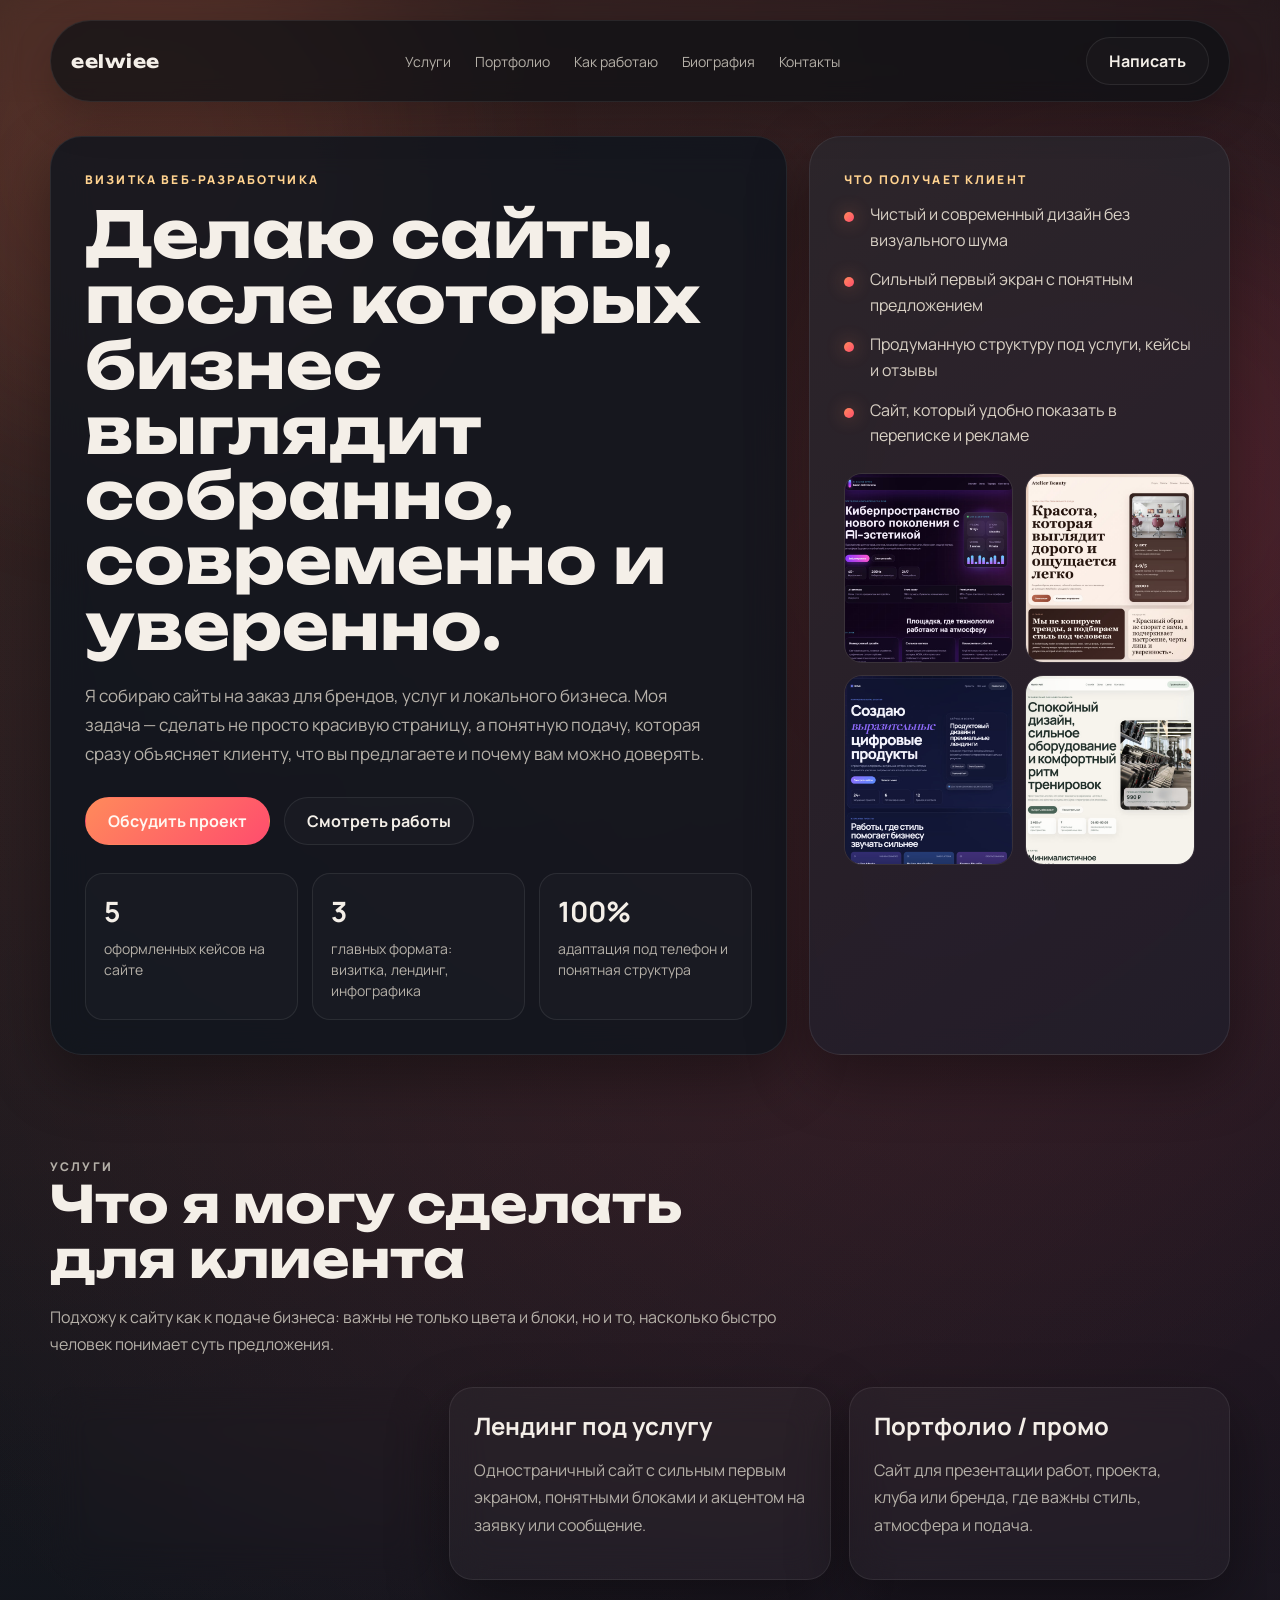
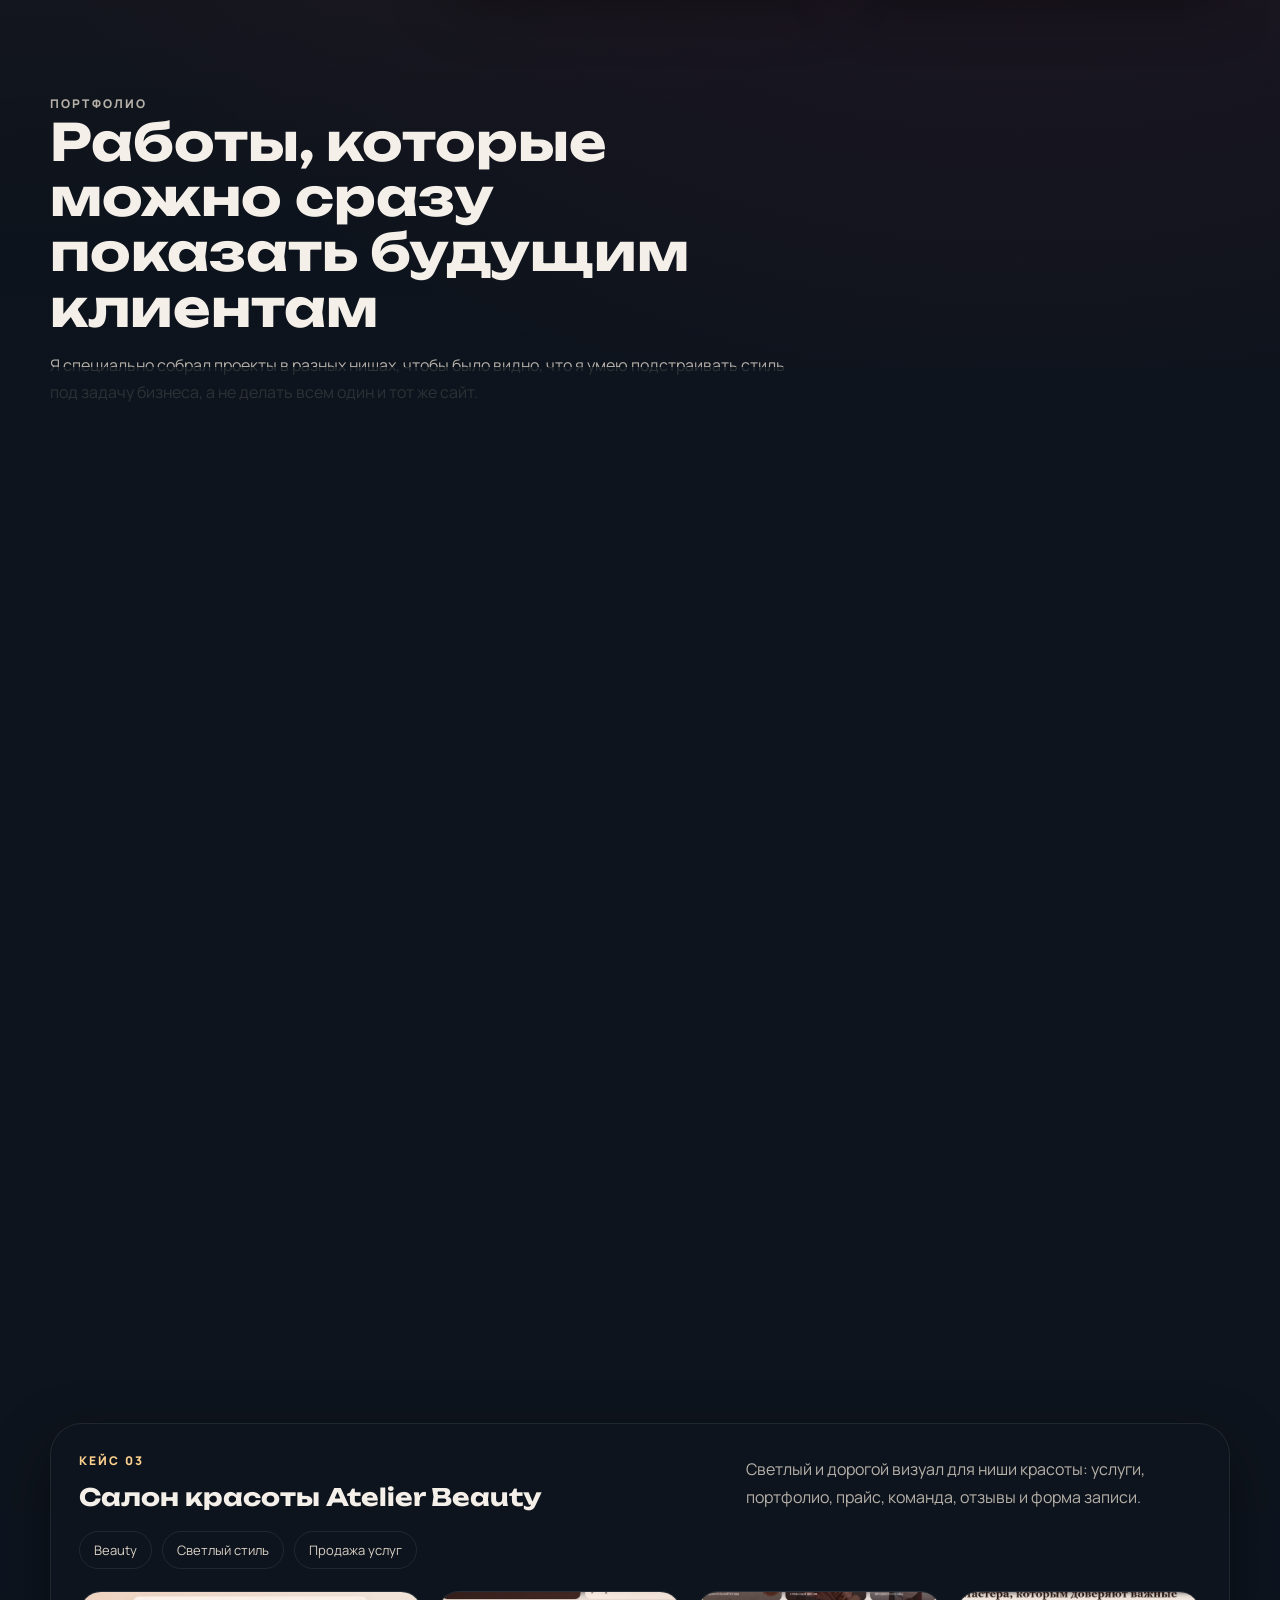
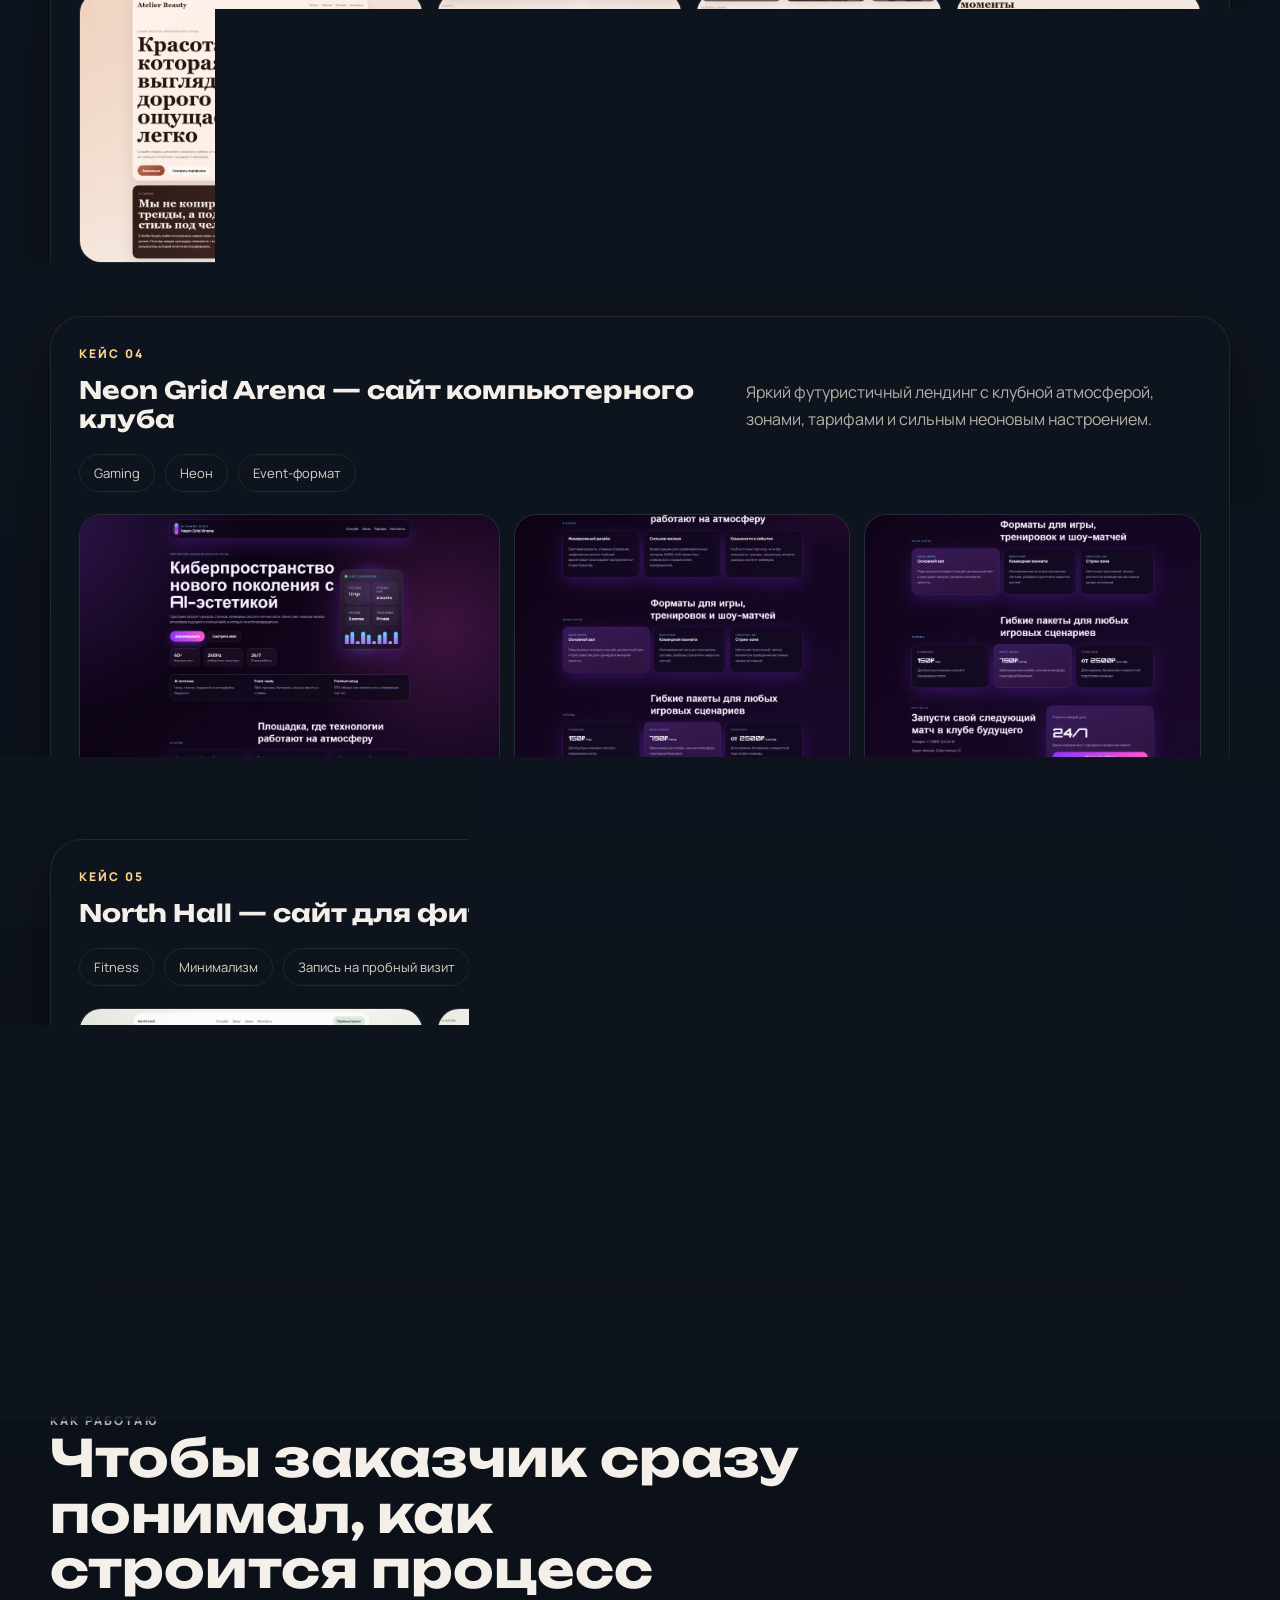
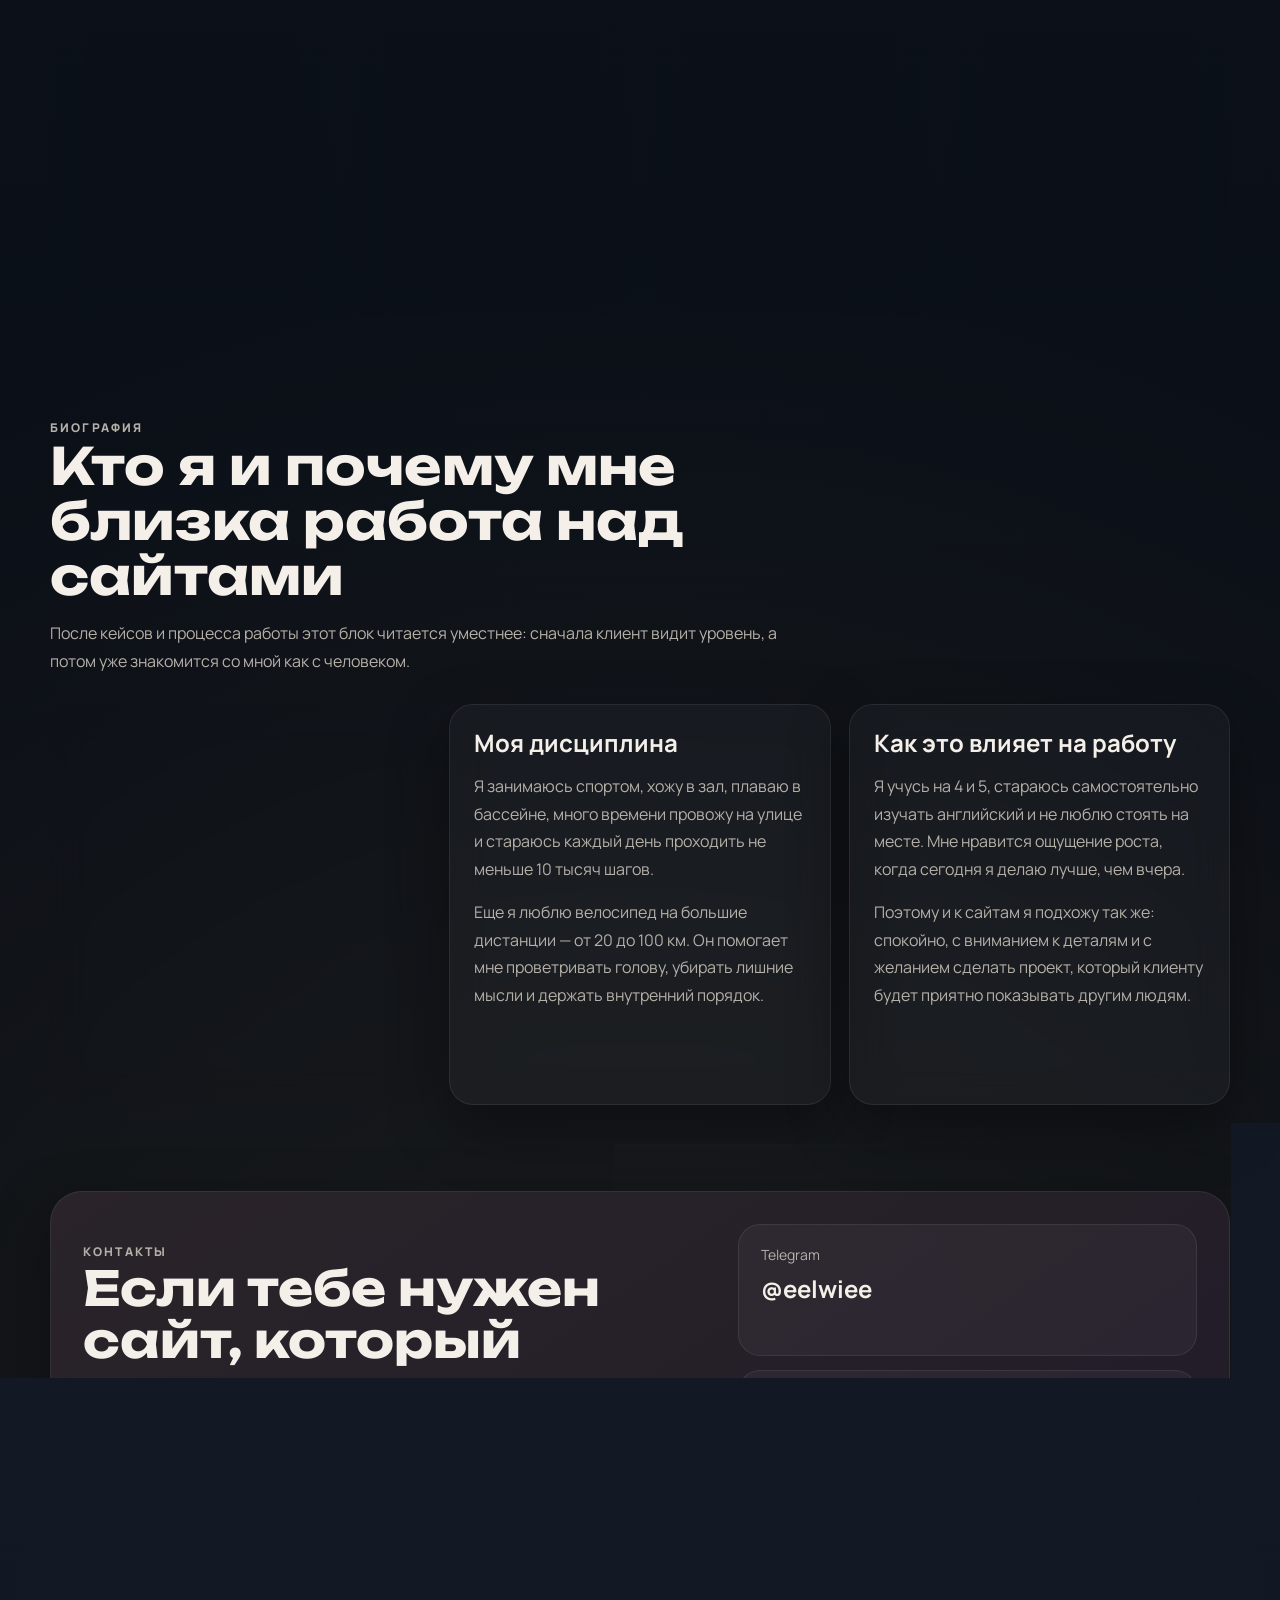
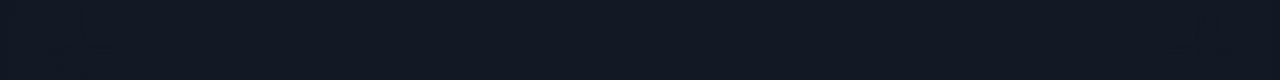
==== index.html @ e12011c8 "Add files via upload" ====
<!DOCTYPE html>
<html lang="ru">
<head>
  <meta charset="UTF-8">
  <meta name="viewport" content="width=device-width, initial-scale=1.0">
  <title>eelwiee — сайты на заказ</title>
  <meta
    name="description"
    content="Портфолио eelwiee: сайты на заказ, лендинги, визитки и промо-страницы для бизнеса с понятной структурой и сильной подачей."
  >
  <link rel="preconnect" href="https://fonts.googleapis.com">
  <link rel="preconnect" href="https://fonts.gstatic.com" crossorigin>
  <link
    href="https://fonts.googleapis.com/css2?family=Manrope:wght@400;500;600;700;800&family=Unbounded:wght@500;700;800&display=swap"
    rel="stylesheet"
  >
  <link rel="stylesheet" href="styles.css">
</head>
<body>
  <div class="ambient ambient--left"></div>
  <div class="ambient ambient--right"></div>

  <header class="site-header">
    <div class="container site-header__inner">
      <a class="brand" href="#top">eelwiee</a>
      <nav class="nav">
        <a href="#services">Услуги</a>
        <a href="#portfolio">Портфолио</a>
        <a href="#process">Как работаю</a>
        <a href="#about">Биография</a>
        <a href="#contacts">Контакты</a>
      </nav>
      <a class="button button--ghost" href="https://t.me/eelwiee" target="_blank" rel="noreferrer">Написать</a>
    </div>
  </header>

  <main id="top">
    <section class="hero">
      <div class="container hero__grid">
        <div class="hero__content panel">
          <p class="eyebrow">Визитка веб-разработчика</p>
          <h1>Делаю сайты, после которых бизнес выглядит собранно, современно и уверенно.</h1>
          <p class="hero__lead">
            Я собираю сайты на заказ для брендов, услуг и локального бизнеса. Моя задача —
            сделать не просто красивую страницу, а понятную подачу, которая сразу объясняет
            клиенту, что вы предлагаете и почему вам можно доверять.
          </p>

          <div class="hero__actions">
            <a class="button" href="https://t.me/eelwiee" target="_blank" rel="noreferrer">Обсудить проект</a>
            <a class="button button--ghost" href="#portfolio">Смотреть работы</a>
          </div>

          <div class="hero__stats">
            <div class="stat-card">
              <strong>5</strong>
              <span>оформленных кейсов на сайте</span>
            </div>
            <div class="stat-card">
              <strong>3</strong>
              <span>главных формата: визитка, лендинг, инфографика</span>
            </div>
            <div class="stat-card">
              <strong>100%</strong>
              <span>адаптация под телефон и понятная структура</span>
            </div>
          </div>
        </div>

        <aside class="hero__aside panel panel--highlight">
          <p class="eyebrow">Что получает клиент</p>
          <ul class="check-list">
            <li>Чистый и современный дизайн без визуального шума</li>
            <li>Сильный первый экран с понятным предложением</li>
            <li>Продуманную структуру под услуги, кейсы и отзывы</li>
            <li>Сайт, который удобно показать в переписке и рекламе</li>
          </ul>

          <div class="mini-preview">
            <img src="assets/photo_2026-07-08_15-51-26.jpg" alt="Пример темного сайта для компьютерного клуба">
            <img src="assets/photo_2026-07-08_15-51-14.jpg" alt="Пример светлого сайта для салона красоты">
            <img src="assets/photo_2026-07-05_19-07-37.jpg" alt="Пример премиального портфолио в темных тонах">
            <img src="assets/photo_2026-07-08_15-51-36.jpg" alt="Пример минималистичного сайта для фитнес-клуба">
          </div>
        </aside>
      </div>
    </section>

    <section class="section" id="services">
      <div class="container">
        <div class="section-heading">
          <p class="eyebrow">Услуги</p>
          <h2>Что я могу сделать для клиента</h2>
          <p>
            Подхожу к сайту как к подаче бизнеса: важны не только цвета и блоки, но и то,
            насколько быстро человек понимает суть предложения.
          </p>
        </div>

        <div class="service-grid">
          <article class="service-card panel">
            <h3>Сайт-визитка</h3>
            <p>
              Для эксперта, мастера, студии или локального бизнеса, которому нужно
              показать себя аккуратно и убедительно.
            </p>
          </article>
          <article class="service-card panel">
            <h3>Лендинг под услугу</h3>
            <p>
              Одностраничный сайт с сильным первым экраном, понятными блоками и акцентом
              на заявку или сообщение.
            </p>
          </article>
          <article class="service-card panel">
            <h3>Портфолио / промо</h3>
            <p>
              Сайт для презентации работ, проекта, клуба или бренда, где важны стиль,
              атмосфера и подача.
            </p>
          </article>
        </div>
      </div>
    </section>

    <section class="section section--wide" id="portfolio">
      <div class="container">
        <div class="section-heading">
          <p class="eyebrow">Портфолио</p>
          <h2>Работы, которые можно сразу показать будущим клиентам</h2>
          <p>
            Я специально собрал проекты в разных нишах, чтобы было видно, что я умею
            подстраивать стиль под задачу бизнеса, а не делать всем один и тот же сайт.
          </p>
        </div>

        <div class="case-list">
          <article class="case-card panel">
            <div class="case-card__intro">
              <div>
                <p class="eyebrow">Кейс 01</p>
                <h3>Сайт для шашлычной и доставки</h3>
              </div>
              <p>
                Темный атмосферный лендинг с акцентом на аппетитную подачу, меню и быстрый заказ.
              </p>
            </div>
            <div class="case-card__tags">
              <span>Еда</span>
              <span>Темный стиль</span>
              <span>Промо-лендинг</span>
            </div>
            <div class="case-gallery case-gallery--three">
              <a href="assets/photo_2026-07-05_19-02-06.jpg" class="case-shot case-shot--hero"><img src="assets/photo_2026-07-05_19-02-06.jpg" alt="Главный экран сайта шашлычной"></a>
              <a href="assets/photo_2026-07-05_19-02-13.jpg" class="case-shot"><img src="assets/photo_2026-07-05_19-02-13.jpg" alt="Блок меню на сайте шашлычной"></a>
              <a href="assets/photo_2026-07-05_19-02-16.jpg" class="case-shot"><img src="assets/photo_2026-07-05_19-02-16.jpg" alt="Галерея и описание на сайте шашлычной"></a>
            </div>
          </article>

          <article class="case-card panel">
            <div class="case-card__intro">
              <div>
                <p class="eyebrow">Кейс 02</p>
                <h3>Премиальное портфолио digital creator</h3>
              </div>
              <p>
                Глубокий сине-фиолетовый стиль с крупной типографикой для презентации навыков,
                кейсов и подхода.
              </p>
            </div>
            <div class="case-card__tags">
              <span>Портфолио</span>
              <span>Digital</span>
              <span>Премиальная подача</span>
            </div>
            <div class="case-gallery case-gallery--three">
              <a href="assets/photo_2026-07-05_19-07-37.jpg" class="case-shot case-shot--hero"><img src="assets/photo_2026-07-05_19-07-37.jpg" alt="Главный экран сайта digital creator"></a>
              <a href="assets/photo_2026-07-05_19-07-40.jpg" class="case-shot"><img src="assets/photo_2026-07-05_19-07-40.jpg" alt="Блок проектов на сайте digital creator"></a>
              <a href="assets/photo_2026-07-05_19-07-43.jpg" class="case-shot"><img src="assets/photo_2026-07-05_19-07-43.jpg" alt="Блок обо мне и контактов на сайте digital creator"></a>
            </div>
          </article>

          <article class="case-card panel">
            <div class="case-card__intro">
              <div>
                <p class="eyebrow">Кейс 03</p>
                <h3>Салон красоты Atelier Beauty</h3>
              </div>
              <p>
                Светлый и дорогой визуал для ниши красоты: услуги, портфолио, прайс, команда,
                отзывы и форма записи.
              </p>
            </div>
            <div class="case-card__tags">
              <span>Beauty</span>
              <span>Светлый стиль</span>
              <span>Продажа услуг</span>
            </div>
            <div class="case-gallery case-gallery--four">
              <a href="assets/photo_2026-07-08_15-51-14.jpg" class="case-shot case-shot--hero"><img src="assets/photo_2026-07-08_15-51-14.jpg" alt="Главный экран сайта салона красоты"></a>
              <a href="assets/photo_2026-07-08_15-51-17.jpg" class="case-shot"><img src="assets/photo_2026-07-08_15-51-17.jpg" alt="Услуги и портфолио сайта салона красоты"></a>
              <a href="assets/photo_2026-07-08_15-51-20.jpg" class="case-shot"><img src="assets/photo_2026-07-08_15-51-20.jpg" alt="Галерея и прайс сайта салона красоты"></a>
              <a href="assets/photo_2026-07-08_15-51-23.jpg" class="case-shot"><img src="assets/photo_2026-07-08_15-51-23.jpg" alt="Команда и отзывы сайта салона красоты"></a>
            </div>
          </article>

          <article class="case-card panel">
            <div class="case-card__intro">
              <div>
                <p class="eyebrow">Кейс 04</p>
                <h3>Neon Grid Arena — сайт компьютерного клуба</h3>
              </div>
              <p>
                Яркий футуристичный лендинг с клубной атмосферой, зонами, тарифами и сильным
                неоновым настроением.
              </p>
            </div>
            <div class="case-card__tags">
              <span>Gaming</span>
              <span>Неон</span>
              <span>Event-формат</span>
            </div>
            <div class="case-gallery case-gallery--three">
              <a href="assets/photo_2026-07-08_15-51-26.jpg" class="case-shot case-shot--hero"><img src="assets/photo_2026-07-08_15-51-26.jpg" alt="Главный экран сайта компьютерного клуба"></a>
              <a href="assets/photo_2026-07-08_15-51-29.jpg" class="case-shot"><img src="assets/photo_2026-07-08_15-51-29.jpg" alt="Форматы и тарифы сайта компьютерного клуба"></a>
              <a href="assets/photo_2026-07-08_15-51-32.jpg" class="case-shot"><img src="assets/photo_2026-07-08_15-51-32.jpg" alt="Контактный блок сайта компьютерного клуба"></a>
            </div>
          </article>

          <article class="case-card panel">
            <div class="case-card__intro">
              <div>
                <p class="eyebrow">Кейс 05</p>
                <h3>North Hall — сайт для фитнес-клуба</h3>
              </div>
              <p>
                Спокойный минималистичный сайт с понятной подачей клуба, залов, тарифов
                и формы для первого визита.
              </p>
            </div>
            <div class="case-card__tags">
              <span>Fitness</span>
              <span>Минимализм</span>
              <span>Запись на пробный визит</span>
            </div>
            <div class="case-gallery case-gallery--four">
              <a href="assets/photo_2026-07-08_15-51-36.jpg" class="case-shot case-shot--hero"><img src="assets/photo_2026-07-08_15-51-36.jpg" alt="Главный экран сайта фитнес-клуба"></a>
              <a href="assets/photo_2026-07-08_15-51-41.jpg" class="case-shot"><img src="assets/photo_2026-07-08_15-51-41.jpg" alt="Блоки и фотографии сайта фитнес-клуба"></a>
              <a href="assets/photo_2026-07-08_15-51-44.jpg" class="case-shot"><img src="assets/photo_2026-07-08_15-51-44.jpg" alt="Преимущества сайта фитнес-клуба"></a>
              <a href="assets/photo_2026-07-08_15-51-47.jpg" class="case-shot"><img src="assets/photo_2026-07-08_15-51-47.jpg" alt="Тарифы и форма заявки сайта фитнес-клуба"></a>
            </div>
          </article>
        </div>
      </div>
    </section>

    <section class="section" id="process">
      <div class="container">
        <div class="section-heading">
          <p class="eyebrow">Как работаю</p>
          <h2>Чтобы заказчик сразу понимал, как строится процесс</h2>
        </div>

        <div class="process-grid">
          <article class="process-card panel">
            <span>01</span>
            <h3>Собираю задачу</h3>
            <p>Уточняю нишу, стиль, что нужно показать на сайте и какое действие должно быть главным.</p>
          </article>
          <article class="process-card panel">
            <span>02</span>
            <h3>Продумываю структуру</h3>
            <p>Сначала делаю логику блоков: первый экран, преимущества, кейсы, услуги, контакты.</p>
          </article>
          <article class="process-card panel">
            <span>03</span>
            <h3>Собираю визуал</h3>
            <p>Подбираю стиль под нишу, чтобы сайт не был шаблонным и выглядел уместно для бизнеса.</p>
          </article>
          <article class="process-card panel">
            <span>04</span>
            <h3>Довожу до готового вида</h3>
            <p>Адаптирую под телефон, добавляю ссылки, финальные правки и подготавливаю сайт к публикации.</p>
          </article>
        </div>
      </div>
    </section>

    <section class="section" id="about">
      <div class="container">
        <div class="section-heading">
          <p class="eyebrow">Биография</p>
          <h2>Кто я и почему мне близка работа над сайтами</h2>
          <p>
            После кейсов и процесса работы этот блок читается уместнее: сначала клиент
            видит уровень, а потом уже знакомится со мной как с человеком.
          </p>
        </div>

        <div class="about-grid">
          <article class="about-card panel">
            <h3>Мой путь</h3>
            <p>
              Я обычный школьник со своей маленькой мечтой, к которой иду каждый день.
              Сейчас мой путь строится вокруг создания сайтов на заказ, потому что мне
              нравится собирать сильную подачу, видеть результат работы и постоянно расти.
            </p>
            <p>
              Я хочу развиваться в этой сфере дальше, делать все более сильные проекты и
              со временем выстроить свое имя на хорошем уровне.
            </p>
          </article>

          <article class="about-card panel">
            <h3>Моя дисциплина</h3>
            <p>
              Я занимаюсь спортом, хожу в зал, плаваю в бассейне, много времени провожу на улице
              и стараюсь каждый день проходить не меньше 10 тысяч шагов.
            </p>
            <p>
              Еще я люблю велосипед на большие дистанции — от 20 до 100 км. Он помогает мне
              проветривать голову, убирать лишние мысли и держать внутренний порядок.
            </p>
          </article>

          <article class="about-card panel">
            <h3>Как это влияет на работу</h3>
            <p>
              Я учусь на 4 и 5, стараюсь самостоятельно изучать английский и не люблю стоять на месте.
              Мне нравится ощущение роста, когда сегодня я делаю лучше, чем вчера.
            </p>
            <p>
              Поэтому и к сайтам я подхожу так же: спокойно, с вниманием к деталям и с желанием
              сделать проект, который клиенту будет приятно показывать другим людям.
            </p>
          </article>
        </div>
      </div>
    </section>

    <section class="section" id="contacts">
      <div class="container">
        <div class="contact-card panel panel--highlight">
          <div class="contact-card__content">
            <p class="eyebrow">Контакты</p>
            <h2>Если тебе нужен сайт, который выглядит сильно и понятно продает подачу — напиши мне.</h2>
            <p>
              Удобнее всего связаться со мной в Telegram. Также можно перейти в Instagram
              и TikTok, чтобы посмотреть мои соцсети и визуальный стиль.
            </p>
          </div>

          <div class="contact-links">
            <a class="contact-link" href="https://t.me/eelwiee" target="_blank" rel="noreferrer">
              <span>Telegram</span>
              <strong>@eelwiee</strong>
            </a>
            <a class="contact-link" href="https://www.instagram.com/eelwiee?igsh=dG5idHF6MDJpZ2g2" target="_blank" rel="noreferrer">
              <span>Instagram</span>
              <strong>eelwiee</strong>
            </a>
            <a class="contact-link" href="https://www.tiktok.com/@mrrewgi?_r=1&_t=ZS-97fkBS1AHFk" target="_blank" rel="noreferrer">
              <span>TikTok</span>
              <strong>@mrrewgi</strong>
            </a>
          </div>
        </div>
      </div>
    </section>
  </main>
</body>
</html>
---- styles.css ----
:root {
  --bg: #0b0f14;
  --bg-soft: #121924;
  --panel: rgba(15, 21, 30, 0.82);
  --panel-strong: rgba(19, 26, 37, 0.92);
  --line: rgba(255, 255, 255, 0.08);
  --text: #f4efe8;
  --muted: #b5b0a8;
  --muted-strong: #d9d1c5;
  --accent: #ff8a5b;
  --accent-2: #ff4d6d;
  --accent-3: #ffd28f;
  --shadow: 0 22px 60px rgba(0, 0, 0, 0.38);
  --radius-xl: 32px;
  --radius-lg: 24px;
  --radius-md: 18px;
  --container: 1180px;
}

* {
  box-sizing: border-box;
}

html {
  scroll-behavior: smooth;
}

body {
  margin: 0;
  min-height: 100vh;
  font-family: "Manrope", sans-serif;
  color: var(--text);
  background:
    radial-gradient(circle at top left, rgba(255, 138, 91, 0.18), transparent 28%),
    radial-gradient(circle at 80% 12%, rgba(255, 77, 109, 0.16), transparent 22%),
    radial-gradient(circle at bottom center, rgba(255, 210, 143, 0.08), transparent 22%),
    linear-gradient(180deg, #0b0f14 0%, #0e1520 42%, #090d13 100%);
}

img {
  display: block;
  max-width: 100%;
}

a {
  color: inherit;
  text-decoration: none;
}

.ambient {
  position: fixed;
  z-index: -1;
  inset: auto;
  width: 34rem;
  height: 34rem;
  border-radius: 999px;
  filter: blur(100px);
  opacity: 0.45;
  pointer-events: none;
}

.ambient--left {
  top: -7rem;
  left: -8rem;
  background: rgba(255, 122, 89, 0.32);
}

.ambient--right {
  right: -8rem;
  bottom: 10rem;
  background: rgba(255, 77, 109, 0.28);
}

.container {
  width: min(var(--container), calc(100% - 32px));
  margin: 0 auto;
}

.panel {
  border: 1px solid var(--line);
  border-radius: var(--radius-xl);
  background: var(--panel);
  box-shadow: var(--shadow);
  backdrop-filter: blur(18px);
}

.panel--highlight {
  background:
    linear-gradient(145deg, rgba(255, 138, 91, 0.1), rgba(255, 77, 109, 0.06)),
    var(--panel-strong);
}

.site-header {
  position: sticky;
  top: 0;
  z-index: 20;
  padding: 20px 0 0;
  backdrop-filter: blur(10px);
}

.site-header__inner {
  display: flex;
  align-items: center;
  justify-content: space-between;
  gap: 18px;
  padding: 16px 20px;
  border: 1px solid var(--line);
  border-radius: 999px;
  background: rgba(11, 15, 20, 0.68);
  box-shadow: 0 16px 40px rgba(0, 0, 0, 0.22);
}

.brand,
.hero h1,
.section-heading h2,
.case-card h3,
.contact-card h2 {
  font-family: "Unbounded", sans-serif;
}

.brand {
  font-size: 18px;
  font-weight: 700;
  letter-spacing: 0.03em;
}

.nav {
  display: flex;
  align-items: center;
  gap: 24px;
}

.nav a {
  color: var(--muted);
  font-size: 14px;
}

.button {
  display: inline-flex;
  align-items: center;
  justify-content: center;
  gap: 10px;
  min-height: 48px;
  padding: 0 22px;
  border: 1px solid transparent;
  border-radius: 999px;
  background: linear-gradient(135deg, var(--accent), var(--accent-2));
  color: #fff7f1;
  font-weight: 700;
  transition: transform 0.2s ease, box-shadow 0.2s ease;
}

.button:hover,
.proof-card:hover,
.case-shot:hover,
.contact-link:hover {
  transform: translateY(-2px);
}

.button--ghost {
  border-color: var(--line);
  background: rgba(255, 255, 255, 0.02);
  color: var(--text);
}

.hero {
  padding: 34px 0 0;
}

.hero__grid {
  display: grid;
  grid-template-columns: minmax(0, 1.4fr) minmax(280px, 0.8fr);
  gap: 22px;
  align-items: stretch;
}

.hero__content,
.hero__aside {
  padding: 34px;
}

.eyebrow {
  margin: 0 0 14px;
  color: var(--accent-3);
  font-size: 12px;
  font-weight: 800;
  letter-spacing: 0.18em;
  text-transform: uppercase;
}

.hero h1 {
  margin: 0;
  max-width: 12ch;
  font-size: clamp(2.4rem, 5vw, 4.9rem);
  line-height: 1.02;
}

.hero__lead,
.section-heading p,
.service-card p,
.process-card p,
.proof-card p,
.contact-card p,
.case-card__intro > p {
  color: var(--muted);
  line-height: 1.72;
}

.hero__lead {
  max-width: 62ch;
  margin: 22px 0 0;
  font-size: 17px;
}

.hero__actions {
  display: flex;
  flex-wrap: wrap;
  gap: 14px;
  margin-top: 28px;
}

.hero__stats {
  display: grid;
  grid-template-columns: repeat(3, minmax(0, 1fr));
  gap: 14px;
  margin-top: 28px;
}

.stat-card {
  padding: 18px;
  border: 1px solid var(--line);
  border-radius: var(--radius-md);
  background: rgba(255, 255, 255, 0.02);
}

.stat-card strong {
  display: block;
  font-size: 28px;
}

.stat-card span {
  display: block;
  margin-top: 8px;
  color: var(--muted);
  font-size: 14px;
  line-height: 1.5;
}

.check-list {
  margin: 0;
  padding: 0;
  list-style: none;
}

.check-list li {
  position: relative;
  margin-top: 14px;
  padding-left: 26px;
  color: var(--muted-strong);
  line-height: 1.6;
}

.check-list li::before {
  content: "";
  position: absolute;
  top: 10px;
  left: 0;
  width: 10px;
  height: 10px;
  border-radius: 50%;
  background: linear-gradient(135deg, var(--accent), var(--accent-2));
  box-shadow: 0 0 18px rgba(255, 138, 91, 0.45);
}

.mini-preview {
  display: grid;
  grid-template-columns: repeat(2, minmax(0, 1fr));
  gap: 12px;
  margin-top: 24px;
}

.mini-preview img {
  height: 190px;
  width: 100%;
  border-radius: 18px;
  object-fit: cover;
  border: 1px solid var(--line);
}

.social-proof {
  padding: 20px 0 0;
}

.social-proof__grid,
.service-grid,
.about-grid,
.process-grid {
  display: grid;
  gap: 18px;
}

.social-proof__grid,
.service-grid,
.about-grid {
  grid-template-columns: repeat(3, minmax(0, 1fr));
}

.proof-card,
.service-card,
.about-card,
.process-card {
  padding: 24px;
  border: 1px solid var(--line);
  border-radius: var(--radius-lg);
  background: rgba(255, 255, 255, 0.03);
  transition: transform 0.2s ease, border-color 0.2s ease;
}

.proof-card:hover,
.service-card:hover,
.about-card:hover,
.process-card:hover {
  border-color: rgba(255, 210, 143, 0.25);
}

.proof-card__label {
  display: block;
  margin-bottom: 10px;
  color: var(--accent-3);
  font-size: 13px;
  font-weight: 800;
  text-transform: uppercase;
  letter-spacing: 0.12em;
}

.proof-card strong,
.service-card h3,
.about-card h3,
.process-card h3,
.case-card h3 {
  font-size: 24px;
  line-height: 1.2;
}

.service-card h3,
.about-card h3,
.process-card h3,
.proof-card strong {
  margin: 0;
}

.about-card p {
  color: var(--muted);
  line-height: 1.72;
}

.about-card p + p {
  margin-top: 14px;
}

.section {
  padding: 86px 0 0;
}

.section--wide {
  padding-top: 98px;
}

.section-heading {
  max-width: 760px;
  margin-bottom: 28px;
}

.section-heading h2 {
  margin: 0;
  font-size: clamp(1.9rem, 4vw, 3.2rem);
  line-height: 1.08;
}

.section-heading p {
  margin: 16px 0 0;
}

.case-list {
  display: grid;
  gap: 24px;
}

.case-card {
  padding: 28px;
}

.case-card__intro {
  display: grid;
  grid-template-columns: minmax(0, 1fr) minmax(240px, 0.7fr);
  gap: 18px;
  align-items: end;
}

.case-card h3 {
  margin: 0;
}

.case-card__intro > p {
  margin: 0;
}

.case-card__tags {
  display: flex;
  flex-wrap: wrap;
  gap: 10px;
  margin-top: 20px;
}

.case-card__tags span {
  padding: 9px 14px;
  border: 1px solid var(--line);
  border-radius: 999px;
  color: var(--muted-strong);
  font-size: 13px;
}

.case-gallery {
  display: grid;
  gap: 14px;
  margin-top: 22px;
}

.case-gallery--three {
  grid-template-columns: 1.25fr 1fr 1fr;
}

.case-gallery--four {
  grid-template-columns: 1.4fr 1fr 1fr 1fr;
}

.case-shot {
  display: block;
  overflow: hidden;
  border: 1px solid var(--line);
  border-radius: 22px;
  background: rgba(255, 255, 255, 0.03);
  transition: transform 0.2s ease, border-color 0.2s ease;
}

.case-shot:hover {
  border-color: rgba(255, 210, 143, 0.28);
}

.case-shot img {
  width: 100%;
  height: 100%;
  min-height: 210px;
  object-fit: cover;
}

.case-shot--hero img {
  min-height: 270px;
}

.process-grid {
  grid-template-columns: repeat(4, minmax(0, 1fr));
}

.process-card span {
  display: inline-flex;
  margin-bottom: 20px;
  color: var(--accent-3);
  font-size: 13px;
  font-weight: 800;
  letter-spacing: 0.14em;
}

.contact-card {
  display: grid;
  grid-template-columns: minmax(0, 1.1fr) minmax(280px, 0.8fr);
  gap: 24px;
  padding: 32px;
}

.contact-card h2 {
  margin: 0;
  font-size: clamp(1.9rem, 4vw, 3rem);
  line-height: 1.08;
}

.contact-card p {
  margin: 18px 0 0;
}

.contact-links {
  display: grid;
  gap: 14px;
}

.contact-link {
  display: block;
  padding: 20px 22px;
  border: 1px solid var(--line);
  border-radius: 22px;
  background: rgba(255, 255, 255, 0.04);
  transition: transform 0.2s ease, border-color 0.2s ease;
}

.contact-link span {
  display: block;
  color: var(--muted);
  font-size: 14px;
}

.contact-link strong {
  display: block;
  margin-top: 8px;
  font-size: 24px;
}

@media (max-width: 1080px) {
  .hero__grid,
  .contact-card,
  .case-card__intro {
    grid-template-columns: 1fr;
  }

  .process-grid {
    grid-template-columns: repeat(2, minmax(0, 1fr));
  }

  .case-gallery--three,
  .case-gallery--four {
    grid-template-columns: repeat(2, minmax(0, 1fr));
  }
}

@media (max-width: 820px) {
  .site-header__inner {
    padding: 14px 16px;
    border-radius: 24px;
  }

  .nav {
    display: none;
  }

  .social-proof__grid,
  .service-grid,
  .about-grid,
  .hero__stats,
  .process-grid,
  .case-gallery--three,
  .case-gallery--four {
    grid-template-columns: 1fr;
  }

  .hero__content,
  .hero__aside,
  .case-card,
  .contact-card {
    padding: 24px;
  }

  .case-shot img,
  .case-shot--hero img {
    min-height: 220px;
  }
}

@media (max-width: 560px) {
  .container {
    width: min(var(--container), calc(100% - 20px));
  }

  .site-header {
    padding-top: 12px;
  }

  .button,
  .button--ghost {
    width: 100%;
  }

  .hero__actions {
    flex-direction: column;
  }

  .hero h1 {
    max-width: none;
    font-size: 2.2rem;
  }

  .proof-card,
  .service-card,
  .process-card,
  .case-shot,
  .contact-link,
  .panel {
    border-radius: 20px;
  }
}
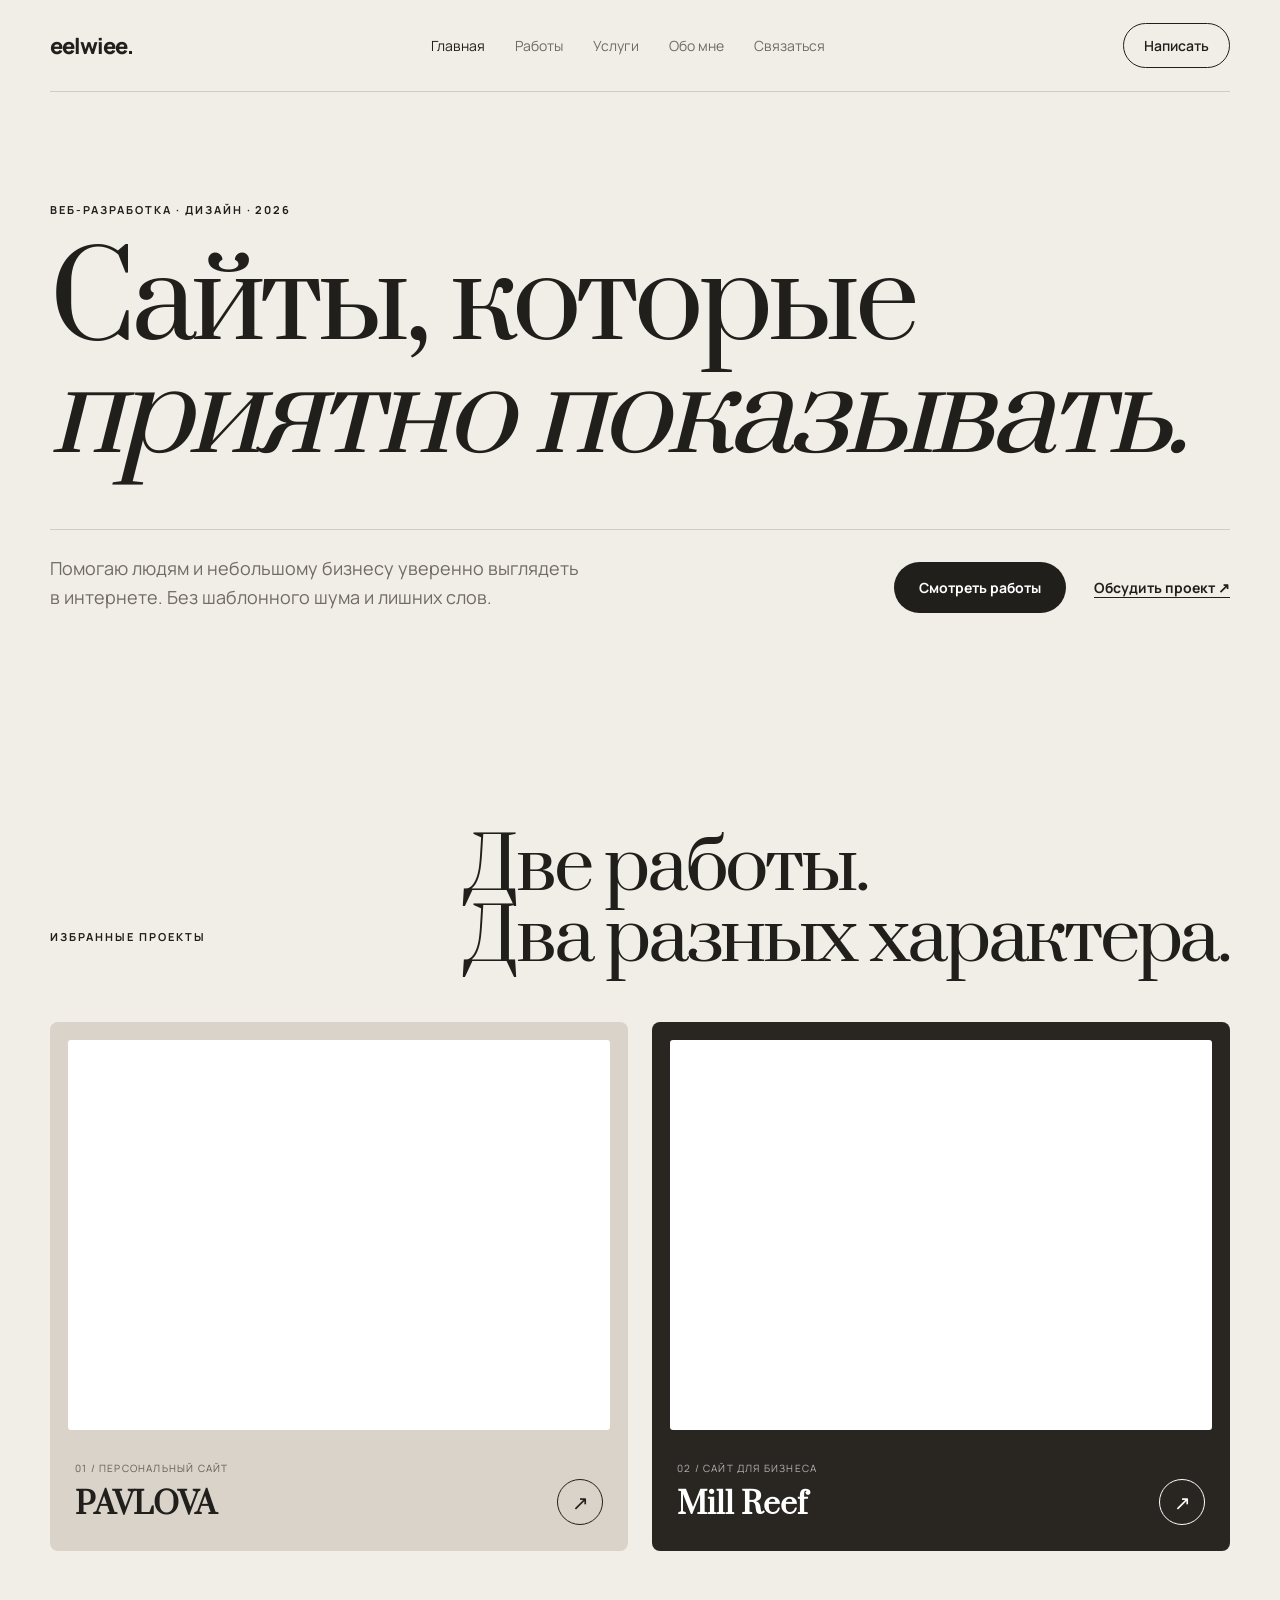
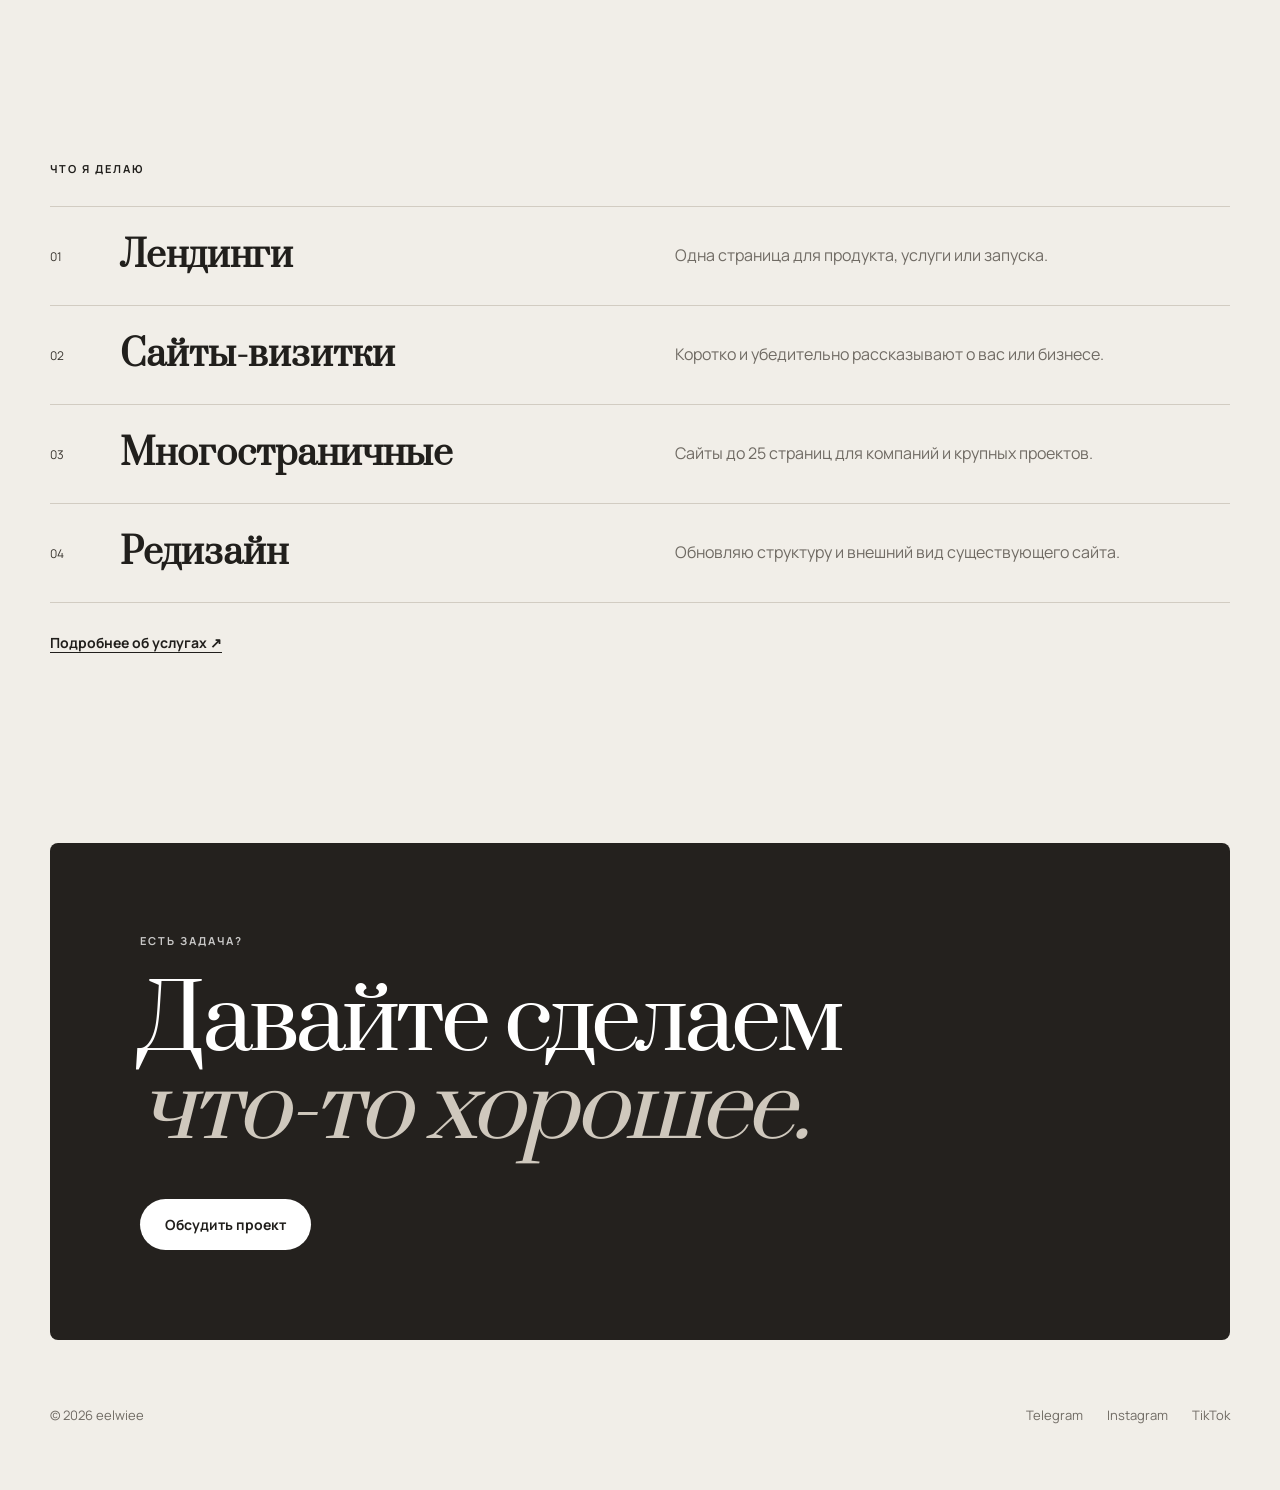
==== commit b97e6ccf: "Add files via upload" ====
--- a/index.html
+++ b/index.html
@@ -1,372 +1,87 @@
-<!DOCTYPE html>
+<!doctype html>
 <html lang="ru">
 <head>
-  <meta charset="UTF-8">
-  <meta name="viewport" content="width=device-width, initial-scale=1.0">
-  <title>eelwiee — сайты на заказ</title>
-  <meta
-    name="description"
-    content="Портфолио eelwiee: сайты на заказ, лендинги, визитки и промо-страницы для бизнеса с понятной структурой и сильной подачей."
-  >
+  <meta charset="utf-8">
+  <meta name="viewport" content="width=device-width, initial-scale=1">
+  <meta name="description" content="Максим — разработка эстетичных и понятных сайтов для людей и бизнеса.">
+  <title>Максим — сайты с характером</title>
   <link rel="preconnect" href="https://fonts.googleapis.com">
   <link rel="preconnect" href="https://fonts.gstatic.com" crossorigin>
-  <link
-    href="https://fonts.googleapis.com/css2?family=Manrope:wght@400;500;600;700;800&family=Unbounded:wght@500;700;800&display=swap"
-    rel="stylesheet"
-  >
+  <link href="https://fonts.googleapis.com/css2?family=Manrope:wght@400;500;600;700&family=Prata&display=swap" rel="stylesheet">
   <link rel="stylesheet" href="styles.css">
 </head>
 <body>
-  <div class="ambient ambient--left"></div>
-  <div class="ambient ambient--right"></div>
-
-  <header class="site-header">
-    <div class="container site-header__inner">
-      <a class="brand" href="#top">eelwiee</a>
-      <nav class="nav">
-        <a href="#services">Услуги</a>
-        <a href="#portfolio">Портфолио</a>
-        <a href="#process">Как работаю</a>
-        <a href="#about">Биография</a>
-        <a href="#contacts">Контакты</a>
-      </nav>
-      <a class="button button--ghost" href="https://t.me/eelwiee" target="_blank" rel="noreferrer">Написать</a>
-    </div>
+  <header class="header">
+    <a class="logo" href="index.html">eelwiee<span>.</span></a>
+    <nav class="nav" aria-label="Основная навигация">
+      <a class="active" href="index.html">Главная</a>
+      <a href="portfolio.html">Работы</a>
+      <a href="services.html">Услуги</a>
+      <a href="about.html">Обо мне</a>
+      <a href="contact.html">Связаться</a>
+    </nav>
+    <a class="header-cta" href="https://t.me/eelwiee" target="_blank" rel="noopener">Написать</a>
   </header>
 
-  <main id="top">
-    <section class="hero">
-      <div class="container hero__grid">
-        <div class="hero__content panel">
-          <p class="eyebrow">Визитка веб-разработчика</p>
-          <h1>Делаю сайты, после которых бизнес выглядит собранно, современно и уверенно.</h1>
-          <p class="hero__lead">
-            Я собираю сайты на заказ для брендов, услуг и локального бизнеса. Моя задача —
-            сделать не просто красивую страницу, а понятную подачу, которая сразу объясняет
-            клиенту, что вы предлагаете и почему вам можно доверять.
-          </p>
-
-          <div class="hero__actions">
-            <a class="button" href="https://t.me/eelwiee" target="_blank" rel="noreferrer">Обсудить проект</a>
-            <a class="button button--ghost" href="#portfolio">Смотреть работы</a>
-          </div>
-
-          <div class="hero__stats">
-            <div class="stat-card">
-              <strong>5</strong>
-              <span>оформленных кейсов на сайте</span>
-            </div>
-            <div class="stat-card">
-              <strong>3</strong>
-              <span>главных формата: визитка, лендинг, инфографика</span>
-            </div>
-            <div class="stat-card">
-              <strong>100%</strong>
-              <span>адаптация под телефон и понятная структура</span>
-            </div>
-          </div>
-        </div>
-
-        <aside class="hero__aside panel panel--highlight">
-          <p class="eyebrow">Что получает клиент</p>
-          <ul class="check-list">
-            <li>Чистый и современный дизайн без визуального шума</li>
-            <li>Сильный первый экран с понятным предложением</li>
-            <li>Продуманную структуру под услуги, кейсы и отзывы</li>
-            <li>Сайт, который удобно показать в переписке и рекламе</li>
-          </ul>
-
-          <div class="mini-preview">
-            <img src="assets/photo_2026-07-08_15-51-26.jpg" alt="Пример темного сайта для компьютерного клуба">
-            <img src="assets/photo_2026-07-08_15-51-14.jpg" alt="Пример светлого сайта для салона красоты">
-            <img src="assets/photo_2026-07-05_19-07-37.jpg" alt="Пример премиального портфолио в темных тонах">
-            <img src="assets/photo_2026-07-08_15-51-36.jpg" alt="Пример минималистичного сайта для фитнес-клуба">
-          </div>
-        </aside>
-      </div>
-    </section>
-
-    <section class="section" id="services">
-      <div class="container">
-        <div class="section-heading">
-          <p class="eyebrow">Услуги</p>
-          <h2>Что я могу сделать для клиента</h2>
-          <p>
-            Подхожу к сайту как к подаче бизнеса: важны не только цвета и блоки, но и то,
-            насколько быстро человек понимает суть предложения.
-          </p>
-        </div>
-
-        <div class="service-grid">
-          <article class="service-card panel">
-            <h3>Сайт-визитка</h3>
-            <p>
-              Для эксперта, мастера, студии или локального бизнеса, которому нужно
-              показать себя аккуратно и убедительно.
-            </p>
-          </article>
-          <article class="service-card panel">
-            <h3>Лендинг под услугу</h3>
-            <p>
-              Одностраничный сайт с сильным первым экраном, понятными блоками и акцентом
-              на заявку или сообщение.
-            </p>
-          </article>
-          <article class="service-card panel">
-            <h3>Портфолио / промо</h3>
-            <p>
-              Сайт для презентации работ, проекта, клуба или бренда, где важны стиль,
-              атмосфера и подача.
-            </p>
-          </article>
+  <main>
+    <section class="hero wrap">
+      <p class="kicker">Веб-разработка · дизайн · 2026</p>
+      <h1>Сайты, которые<br><em>приятно показывать.</em></h1>
+      <div class="hero-bottom">
+        <p>Помогаю людям и небольшому бизнесу уверенно выглядеть в интернете. Без шаблонного шума и лишних слов.</p>
+        <div class="actions">
+          <a class="button" href="portfolio.html">Смотреть работы</a>
+          <a class="text-link" href="contact.html">Обсудить проект ↗</a>
         </div>
       </div>
     </section>
 
-    <section class="section section--wide" id="portfolio">
-      <div class="container">
-        <div class="section-heading">
-          <p class="eyebrow">Портфолио</p>
-          <h2>Работы, которые можно сразу показать будущим клиентам</h2>
-          <p>
-            Я специально собрал проекты в разных нишах, чтобы было видно, что я умею
-            подстраивать стиль под задачу бизнеса, а не делать всем один и тот же сайт.
-          </p>
-        </div>
-
-        <div class="case-list">
-          <article class="case-card panel">
-            <div class="case-card__intro">
-              <div>
-                <p class="eyebrow">Кейс 01</p>
-                <h3>Сайт для шашлычной и доставки</h3>
-              </div>
-              <p>
-                Темный атмосферный лендинг с акцентом на аппетитную подачу, меню и быстрый заказ.
-              </p>
-            </div>
-            <div class="case-card__tags">
-              <span>Еда</span>
-              <span>Темный стиль</span>
-              <span>Промо-лендинг</span>
-            </div>
-            <div class="case-gallery case-gallery--three">
-              <a href="assets/photo_2026-07-05_19-02-06.jpg" class="case-shot case-shot--hero"><img src="assets/photo_2026-07-05_19-02-06.jpg" alt="Главный экран сайта шашлычной"></a>
-              <a href="assets/photo_2026-07-05_19-02-13.jpg" class="case-shot"><img src="assets/photo_2026-07-05_19-02-13.jpg" alt="Блок меню на сайте шашлычной"></a>
-              <a href="assets/photo_2026-07-05_19-02-16.jpg" class="case-shot"><img src="assets/photo_2026-07-05_19-02-16.jpg" alt="Галерея и описание на сайте шашлычной"></a>
-            </div>
-          </article>
-
-          <article class="case-card panel">
-            <div class="case-card__intro">
-              <div>
-                <p class="eyebrow">Кейс 02</p>
-                <h3>Премиальное портфолио digital creator</h3>
-              </div>
-              <p>
-                Глубокий сине-фиолетовый стиль с крупной типографикой для презентации навыков,
-                кейсов и подхода.
-              </p>
-            </div>
-            <div class="case-card__tags">
-              <span>Портфолио</span>
-              <span>Digital</span>
-              <span>Премиальная подача</span>
-            </div>
-            <div class="case-gallery case-gallery--three">
-              <a href="assets/photo_2026-07-05_19-07-37.jpg" class="case-shot case-shot--hero"><img src="assets/photo_2026-07-05_19-07-37.jpg" alt="Главный экран сайта digital creator"></a>
-              <a href="assets/photo_2026-07-05_19-07-40.jpg" class="case-shot"><img src="assets/photo_2026-07-05_19-07-40.jpg" alt="Блок проектов на сайте digital creator"></a>
-              <a href="assets/photo_2026-07-05_19-07-43.jpg" class="case-shot"><img src="assets/photo_2026-07-05_19-07-43.jpg" alt="Блок обо мне и контактов на сайте digital creator"></a>
-            </div>
-          </article>
-
-          <article class="case-card panel">
-            <div class="case-card__intro">
-              <div>
-                <p class="eyebrow">Кейс 03</p>
-                <h3>Салон красоты Atelier Beauty</h3>
-              </div>
-              <p>
-                Светлый и дорогой визуал для ниши красоты: услуги, портфолио, прайс, команда,
-                отзывы и форма записи.
-              </p>
-            </div>
-            <div class="case-card__tags">
-              <span>Beauty</span>
-              <span>Светлый стиль</span>
-              <span>Продажа услуг</span>
-            </div>
-            <div class="case-gallery case-gallery--four">
-              <a href="assets/photo_2026-07-08_15-51-14.jpg" class="case-shot case-shot--hero"><img src="assets/photo_2026-07-08_15-51-14.jpg" alt="Главный экран сайта салона красоты"></a>
-              <a href="assets/photo_2026-07-08_15-51-17.jpg" class="case-shot"><img src="assets/photo_2026-07-08_15-51-17.jpg" alt="Услуги и портфолио сайта салона красоты"></a>
-              <a href="assets/photo_2026-07-08_15-51-20.jpg" class="case-shot"><img src="assets/photo_2026-07-08_15-51-20.jpg" alt="Галерея и прайс сайта салона красоты"></a>
-              <a href="assets/photo_2026-07-08_15-51-23.jpg" class="case-shot"><img src="assets/photo_2026-07-08_15-51-23.jpg" alt="Команда и отзывы сайта салона красоты"></a>
-            </div>
-          </article>
-
-          <article class="case-card panel">
-            <div class="case-card__intro">
-              <div>
-                <p class="eyebrow">Кейс 04</p>
-                <h3>Neon Grid Arena — сайт компьютерного клуба</h3>
-              </div>
-              <p>
-                Яркий футуристичный лендинг с клубной атмосферой, зонами, тарифами и сильным
-                неоновым настроением.
-              </p>
-            </div>
-            <div class="case-card__tags">
-              <span>Gaming</span>
-              <span>Неон</span>
-              <span>Event-формат</span>
-            </div>
-            <div class="case-gallery case-gallery--three">
-              <a href="assets/photo_2026-07-08_15-51-26.jpg" class="case-shot case-shot--hero"><img src="assets/photo_2026-07-08_15-51-26.jpg" alt="Главный экран сайта компьютерного клуба"></a>
-              <a href="assets/photo_2026-07-08_15-51-29.jpg" class="case-shot"><img src="assets/photo_2026-07-08_15-51-29.jpg" alt="Форматы и тарифы сайта компьютерного клуба"></a>
-              <a href="assets/photo_2026-07-08_15-51-32.jpg" class="case-shot"><img src="assets/photo_2026-07-08_15-51-32.jpg" alt="Контактный блок сайта компьютерного клуба"></a>
-            </div>
-          </article>
-
-          <article class="case-card panel">
-            <div class="case-card__intro">
-              <div>
-                <p class="eyebrow">Кейс 05</p>
-                <h3>North Hall — сайт для фитнес-клуба</h3>
-              </div>
-              <p>
-                Спокойный минималистичный сайт с понятной подачей клуба, залов, тарифов
-                и формы для первого визита.
-              </p>
-            </div>
-            <div class="case-card__tags">
-              <span>Fitness</span>
-              <span>Минимализм</span>
-              <span>Запись на пробный визит</span>
-            </div>
-            <div class="case-gallery case-gallery--four">
-              <a href="assets/photo_2026-07-08_15-51-36.jpg" class="case-shot case-shot--hero"><img src="assets/photo_2026-07-08_15-51-36.jpg" alt="Главный экран сайта фитнес-клуба"></a>
-              <a href="assets/photo_2026-07-08_15-51-41.jpg" class="case-shot"><img src="assets/photo_2026-07-08_15-51-41.jpg" alt="Блоки и фотографии сайта фитнес-клуба"></a>
-              <a href="assets/photo_2026-07-08_15-51-44.jpg" class="case-shot"><img src="assets/photo_2026-07-08_15-51-44.jpg" alt="Преимущества сайта фитнес-клуба"></a>
-              <a href="assets/photo_2026-07-08_15-51-47.jpg" class="case-shot"><img src="assets/photo_2026-07-08_15-51-47.jpg" alt="Тарифы и форма заявки сайта фитнес-клуба"></a>
-            </div>
-          </article>
-        </div>
+    <section class="work-preview wrap">
+      <div class="section-title">
+        <p class="kicker">Избранные проекты</p>
+        <h2>Две работы.<br>Два разных характера.</h2>
+      </div>
+      <div class="project-grid">
+        <article class="project project--peach">
+          <div class="browser-frame">
+            <iframe src="https://pavlovaoff.vercel.app/" title="Превью сайта PAVLOVA" loading="lazy"></iframe>
+          </div>
+          <div class="project-meta">
+            <div><span>01 / Персональный сайт</span><h3>PAVLOVA</h3></div>
+            <a href="https://pavlovaoff.vercel.app/" target="_blank" rel="noopener" aria-label="Открыть PAVLOVA">↗</a>
+          </div>
+        </article>
+        <article class="project project--ink">
+          <div class="browser-frame">
+            <iframe src="https://elwiee.github.io/Mill-Reef/" title="Превью сайта Mill Reef" loading="lazy"></iframe>
+          </div>
+          <div class="project-meta">
+            <div><span>02 / Сайт для бизнеса</span><h3>Mill Reef</h3></div>
+            <a href="https://elwiee.github.io/Mill-Reef/" target="_blank" rel="noopener" aria-label="Открыть Mill Reef">↗</a>
+          </div>
+        </article>
       </div>
     </section>
 
-    <section class="section" id="process">
-      <div class="container">
-        <div class="section-heading">
-          <p class="eyebrow">Как работаю</p>
-          <h2>Чтобы заказчик сразу понимал, как строится процесс</h2>
-        </div>
-
-        <div class="process-grid">
-          <article class="process-card panel">
-            <span>01</span>
-            <h3>Собираю задачу</h3>
-            <p>Уточняю нишу, стиль, что нужно показать на сайте и какое действие должно быть главным.</p>
-          </article>
-          <article class="process-card panel">
-            <span>02</span>
-            <h3>Продумываю структуру</h3>
-            <p>Сначала делаю логику блоков: первый экран, преимущества, кейсы, услуги, контакты.</p>
-          </article>
-          <article class="process-card panel">
-            <span>03</span>
-            <h3>Собираю визуал</h3>
-            <p>Подбираю стиль под нишу, чтобы сайт не был шаблонным и выглядел уместно для бизнеса.</p>
-          </article>
-          <article class="process-card panel">
-            <span>04</span>
-            <h3>Довожу до готового вида</h3>
-            <p>Адаптирую под телефон, добавляю ссылки, финальные правки и подготавливаю сайт к публикации.</p>
-          </article>
-        </div>
-      </div>
+    <section class="short-offer wrap">
+      <p class="kicker">Что я делаю</p>
+      <div class="offer-row"><span>01</span><h3>Лендинги</h3><p>Одна страница для продукта, услуги или запуска.</p></div>
+      <div class="offer-row"><span>02</span><h3>Сайты-визитки</h3><p>Коротко и убедительно рассказывают о вас или бизнесе.</p></div>
+      <div class="offer-row"><span>03</span><h3>Многостраничные</h3><p>Сайты до 25 страниц для компаний и крупных проектов.</p></div>
+      <div class="offer-row"><span>04</span><h3>Редизайн</h3><p>Обновляю структуру и внешний вид существующего сайта.</p></div>
+      <a class="text-link offer-link" href="services.html">Подробнее об услугах ↗</a>
     </section>
 
-    <section class="section" id="about">
-      <div class="container">
-        <div class="section-heading">
-          <p class="eyebrow">Биография</p>
-          <h2>Кто я и почему мне близка работа над сайтами</h2>
-          <p>
-            После кейсов и процесса работы этот блок читается уместнее: сначала клиент
-            видит уровень, а потом уже знакомится со мной как с человеком.
-          </p>
-        </div>
-
-        <div class="about-grid">
-          <article class="about-card panel">
-            <h3>Мой путь</h3>
-            <p>
-              Я обычный школьник со своей маленькой мечтой, к которой иду каждый день.
-              Сейчас мой путь строится вокруг создания сайтов на заказ, потому что мне
-              нравится собирать сильную подачу, видеть результат работы и постоянно расти.
-            </p>
-            <p>
-              Я хочу развиваться в этой сфере дальше, делать все более сильные проекты и
-              со временем выстроить свое имя на хорошем уровне.
-            </p>
-          </article>
-
-          <article class="about-card panel">
-            <h3>Моя дисциплина</h3>
-            <p>
-              Я занимаюсь спортом, хожу в зал, плаваю в бассейне, много времени провожу на улице
-              и стараюсь каждый день проходить не меньше 10 тысяч шагов.
-            </p>
-            <p>
-              Еще я люблю велосипед на большие дистанции — от 20 до 100 км. Он помогает мне
-              проветривать голову, убирать лишние мысли и держать внутренний порядок.
-            </p>
-          </article>
-
-          <article class="about-card panel">
-            <h3>Как это влияет на работу</h3>
-            <p>
-              Я учусь на 4 и 5, стараюсь самостоятельно изучать английский и не люблю стоять на месте.
-              Мне нравится ощущение роста, когда сегодня я делаю лучше, чем вчера.
-            </p>
-            <p>
-              Поэтому и к сайтам я подхожу так же: спокойно, с вниманием к деталям и с желанием
-              сделать проект, который клиенту будет приятно показывать другим людям.
-            </p>
-          </article>
-        </div>
-      </div>
-    </section>
-
-    <section class="section" id="contacts">
-      <div class="container">
-        <div class="contact-card panel panel--highlight">
-          <div class="contact-card__content">
-            <p class="eyebrow">Контакты</p>
-            <h2>Если тебе нужен сайт, который выглядит сильно и понятно продает подачу — напиши мне.</h2>
-            <p>
-              Удобнее всего связаться со мной в Telegram. Также можно перейти в Instagram
-              и TikTok, чтобы посмотреть мои соцсети и визуальный стиль.
-            </p>
-          </div>
-
-          <div class="contact-links">
-            <a class="contact-link" href="https://t.me/eelwiee" target="_blank" rel="noreferrer">
-              <span>Telegram</span>
-              <strong>@eelwiee</strong>
-            </a>
-            <a class="contact-link" href="https://www.instagram.com/eelwiee?igsh=dG5idHF6MDJpZ2g2" target="_blank" rel="noreferrer">
-              <span>Instagram</span>
-              <strong>eelwiee</strong>
-            </a>
-            <a class="contact-link" href="https://www.tiktok.com/@mrrewgi?_r=1&_t=ZS-97fkBS1AHFk" target="_blank" rel="noreferrer">
-              <span>TikTok</span>
-              <strong>@mrrewgi</strong>
-            </a>
-          </div>
-        </div>
-      </div>
+    <section class="cta wrap">
+      <p class="kicker">Есть задача?</p>
+      <h2>Давайте сделаем<br><em>что-то хорошее.</em></h2>
+      <a class="button button--light" href="contact.html">Обсудить проект</a>
     </section>
   </main>
+
+  <footer class="footer wrap">
+    <span>© 2026 eelwiee</span>
+    <div><a href="https://t.me/eelwiee" target="_blank" rel="noopener">Telegram</a><a href="https://www.instagram.com/eelwiee" target="_blank" rel="noopener">Instagram</a><a href="https://www.tiktok.com/@mrrewgi" target="_blank" rel="noopener">TikTok</a></div>
+  </footer>
 </body>
 </html>
--- a/styles.css
+++ b/styles.css
@@ -1,598 +1,68 @@
-:root {
-  --bg: #0b0f14;
-  --bg-soft: #121924;
-  --panel: rgba(15, 21, 30, 0.82);
-  --panel-strong: rgba(19, 26, 37, 0.92);
-  --line: rgba(255, 255, 255, 0.08);
-  --text: #f4efe8;
-  --muted: #b5b0a8;
-  --muted-strong: #d9d1c5;
-  --accent: #ff8a5b;
-  --accent-2: #ff4d6d;
-  --accent-3: #ffd28f;
-  --shadow: 0 22px 60px rgba(0, 0, 0, 0.38);
-  --radius-xl: 32px;
-  --radius-lg: 24px;
-  --radius-md: 18px;
-  --container: 1180px;
-}
+:root{--paper:#f2eee7;--ink:#191816;--muted:#6d6962;--line:#d5cfc5;--coral:#ef6a50;--cream:#fffaf1;--dark:#22211f}*{box-sizing:border-box}html{scroll-behavior:smooth}body{margin:0;background:var(--paper);color:var(--ink);font-family:Manrope,sans-serif}a{color:inherit;text-decoration:none}.wrap,.header{width:min(1180px,calc(100% - 48px));margin-inline:auto}.header{height:92px;display:flex;align-items:center;justify-content:space-between;border-bottom:1px solid var(--line)}.logo{font-size:22px;font-weight:800;letter-spacing:-1px}.logo span,.kicker{color:var(--coral)}.nav{display:flex;gap:30px;font-size:14px;color:var(--muted)}.nav a{transition:.2s}.nav a:hover,.nav .active{color:var(--ink)}.header-cta{padding:12px 20px;border:1px solid var(--ink);border-radius:100px;font-size:14px;font-weight:600}.hero{padding:110px 0 120px}.kicker{margin:0 0 30px;font-size:11px;font-weight:700;letter-spacing:.18em;text-transform:uppercase}.hero h1,.section-title h2,.page-hero h1,.cta h2{margin:0;font-family:Prata,serif;font-weight:400;letter-spacing:-.045em;line-height:.98}.hero h1{font-size:clamp(58px,9vw,124px)}em{color:var(--coral);font-style:italic}.hero-bottom{margin-top:56px;display:flex;align-items:flex-end;justify-content:space-between;border-top:1px solid var(--line);padding-top:24px}.hero-bottom>p{max-width:540px;margin:0;color:var(--muted);font-size:18px;line-height:1.65}.actions{display:flex;align-items:center;gap:28px}.button{display:inline-flex;padding:16px 25px;background:var(--ink);color:white;border-radius:100px;font-weight:700;font-size:14px;transition:.25s}.button:hover{transform:translateY(-3px);background:var(--coral)}.text-link{font-size:14px;font-weight:700;border-bottom:1px solid}.work-preview{padding:100px 0}.section-title{display:flex;justify-content:space-between;align-items:flex-end;margin-bottom:48px}.section-title h2{font-size:clamp(42px,6vw,72px)}.project-grid{display:grid;grid-template-columns:1fr 1fr;gap:24px}.project{padding:18px;border-radius:8px}.project--peach{background:#e8c9b8}.project--ink{background:#29282a;color:white}.browser-frame{height:470px;background:white;overflow:hidden;border-radius:3px;position:relative}.browser-frame iframe{width:1440px;height:900px;border:0;transform:scale(.42);transform-origin:top left;pointer-events:none}.project-meta{display:flex;align-items:end;justify-content:space-between;padding:25px 7px 8px}.project-meta span{font-size:10px;text-transform:uppercase;letter-spacing:.12em;opacity:.65}.project-meta h3{margin:7px 0 0;font-family:Prata,serif;font-size:30px}.project-meta>a{width:46px;height:46px;border:1px solid currentColor;border-radius:50%;display:grid;place-items:center;font-size:20px;transition:.2s}.project-meta>a:hover{background:var(--coral);border-color:var(--coral);color:white}.short-offer{padding:110px 0}.offer-row{display:grid;grid-template-columns:70px 1fr 1fr;align-items:center;border-top:1px solid var(--line);padding:25px 0}.offer-row:last-of-type{border-bottom:1px solid var(--line)}.offer-row span{font-size:12px;color:var(--coral)}.offer-row h3{margin:0;font-family:Prata,serif;font-size:35px}.offer-row p{margin:0;color:var(--muted);line-height:1.6}.offer-link{display:inline-block;margin-top:30px}.cta{margin-top:80px;padding:90px;background:var(--coral);color:white;border-radius:8px}.cta .kicker{color:white;opacity:.75}.cta h2{font-size:clamp(48px,7vw,90px);margin-bottom:45px}.cta em{color:var(--cream)}.button--light{background:white;color:var(--ink)}.footer{height:150px;display:flex;align-items:center;justify-content:space-between;color:var(--muted);font-size:13px}.footer div{display:flex;gap:24px}.footer a:hover{color:var(--coral)}
+/* Inner pages */
+.page-hero{padding:90px 0 70px;border-bottom:1px solid var(--line)}.page-hero h1{font-size:clamp(55px,8vw,105px)}.page-hero p:last-child{max-width:560px;margin:30px 0 0;color:var(--muted);font-size:18px;line-height:1.65}.portfolio-list{padding:70px 0 110px}.portfolio-case{display:grid;grid-template-columns:1.15fr .85fr;gap:55px;padding:55px 0;border-bottom:1px solid var(--line)}.portfolio-case:first-child{padding-top:0}.case-preview{height:540px;padding:16px;border-radius:7px}.case-preview iframe{width:1440px;height:1000px;border:0;transform:scale(.43);transform-origin:top left;pointer-events:none}.case-copy{align-self:center}.case-copy .number{font-size:12px;color:var(--coral)}.case-copy h2{font:400 55px/1 Prata,serif;margin:22px 0}.case-copy p{color:var(--muted);line-height:1.7;margin:0 0 30px}.tags{display:flex;flex-wrap:wrap;gap:8px;margin-bottom:35px}.tags span{border:1px solid var(--line);border-radius:100px;padding:8px 12px;font-size:11px}.services-list{padding:50px 0 110px}.service-line{display:grid;grid-template-columns:60px 1fr 1fr;gap:35px;padding:38px 0;border-bottom:1px solid var(--line)}.service-line h2{font:400 42px/1.1 Prata,serif;margin:0}.service-line p{margin:0;color:var(--muted);line-height:1.7}.service-line .number{color:var(--coral);font-size:12px}.note-box{margin-top:60px;background:var(--cream);padding:45px;display:flex;justify-content:space-between;align-items:center}.note-box h3{font:400 32px Prata,serif;margin:0}.about-layout{display:grid;grid-template-columns:1fr 1fr;gap:90px;padding:80px 0 110px}.about-copy h2{font:400 48px/1.1 Prata,serif;margin:0 0 28px}.about-copy p{color:var(--muted);font-size:17px;line-height:1.8}.about-facts{display:grid;grid-template-columns:1fr 1fr;gap:12px;margin-top:35px}.about-facts div{padding:22px;background:var(--cream)}.about-facts strong{display:block;font:400 28px Prata,serif;margin-bottom:6px}.photo-placeholder{min-height:620px;background:#dfd8ce;display:grid;place-items:center;text-align:center;color:var(--muted);padding:30px}.photo-placeholder span{font:400 30px Prata,serif}.contact-layout{display:grid;grid-template-columns:1fr 1fr;gap:70px;padding:80px 0 120px}.contact-links{display:grid;gap:12px}.contact-link{display:flex;align-items:center;justify-content:space-between;padding:24px;border:1px solid var(--line);font-size:20px}.contact-link:hover{background:var(--coral);color:white;border-color:var(--coral)}.contact-copy h2{font:400 48px/1.1 Prata,serif;margin:0 0 25px}.contact-copy p{color:var(--muted);line-height:1.7}.contact-note{margin-top:30px;padding-top:20px;border-top:1px solid var(--line);font-size:13px!important}
+@media(max-width:760px){.wrap,.header{width:min(100% - 28px,1180px)}.header{height:auto;padding:20px 0;flex-wrap:wrap;gap:18px}.nav{order:3;width:100%;overflow-x:auto;gap:20px;padding-bottom:4px}.header-cta{padding:9px 14px}.hero{padding:70px 0 80px}.hero h1{font-size:52px}.hero-bottom,.section-title{display:block}.hero-bottom .actions{margin-top:30px}.actions{align-items:flex-start;flex-direction:column;gap:18px}.work-preview,.short-offer{padding:70px 0}.section-title h2{font-size:44px}.section-title .kicker{margin-bottom:20px}.project-grid{grid-template-columns:1fr}.browser-frame{height:350px}.browser-frame iframe{transform:scale(.29)}.offer-row{grid-template-columns:35px 1fr}.offer-row p{grid-column:2;margin-top:10px}.offer-row h3{font-size:29px}.cta{margin-top:30px;padding:55px 25px}.footer{height:auto;padding:40px 0;align-items:flex-start;gap:24px}.footer div{flex-direction:column;gap:10px}.portfolio-case,.about-layout,.contact-layout{grid-template-columns:1fr;gap:35px}.portfolio-case{padding:40px 0}.case-preview{height:370px;overflow:hidden}.case-preview iframe{transform:scale(.29)}.case-copy h2{font-size:43px}.service-line{grid-template-columns:35px 1fr;gap:15px}.service-line p{grid-column:2}.service-line h2{font-size:32px}.note-box{display:block;padding:30px}.note-box .button{margin-top:25px}.about-layout{padding-top:50px}.photo-placeholder{min-height:430px;order:-1}.contact-layout{padding-top:50px}.page-hero{padding-top:65px}}
 
-* {
-  box-sizing: border-box;
-}
+/* Portfolio details sit inside the visual field instead of a narrow side column. */
+.portfolio-case{position:relative;display:block;padding:55px 0}
+.case-preview{width:100%;height:620px;min-width:0;overflow:hidden}
+.case-copy{position:absolute;z-index:2;right:44px;top:50%;width:min(390px,42%);padding:38px;background:rgba(242,238,231,.94);border:1px solid rgba(25,24,22,.12);border-radius:6px;box-shadow:0 18px 50px rgba(25,24,22,.12);transform:translateY(-50%);backdrop-filter:blur(12px)}
+.portfolio-case:nth-child(2) .case-copy{background:rgba(242,238,231,.96)}
 
-html {
-  scroll-behavior: smooth;
-}
+@media(max-width:760px){.portfolio-case{padding:35px 0}.case-preview{height:390px}.case-copy{position:relative;right:auto;top:auto;width:calc(100% - 28px);margin:-90px auto 0;padding:26px;transform:none}.case-copy h2{font-size:42px}}
 
-body {
-  margin: 0;
-  min-height: 100vh;
-  font-family: "Manrope", sans-serif;
-  color: var(--text);
-  background:
-    radial-gradient(circle at top left, rgba(255, 138, 91, 0.18), transparent 28%),
-    radial-gradient(circle at 80% 12%, rgba(255, 77, 109, 0.16), transparent 22%),
-    radial-gradient(circle at bottom center, rgba(255, 210, 143, 0.08), transparent 22%),
-    linear-gradient(180deg, #0b0f14 0%, #0e1520 42%, #090d13 100%);
-}
+/* Keep both featured projects inside the viewport. */
+.project-grid{grid-template-columns:repeat(2,minmax(0,1fr));max-width:100%;overflow:hidden}
+.project{min-width:0;max-width:100%;overflow:hidden}
+.browser-frame{width:100%;height:390px}
+.browser-frame iframe{display:block;transform:scale(.38)}
 
-img {
-  display: block;
-  max-width: 100%;
-}
+@media(max-width:760px){.project-grid{grid-template-columns:1fr;overflow:visible}.browser-frame{height:350px}.browser-frame iframe{transform:scale(.29)}}
 
-a {
-  color: inherit;
-  text-decoration: none;
-}
+/* Collaboration form */
+.collab{margin-top:80px;padding:78px;display:grid;grid-template-columns:minmax(0,.9fr) minmax(360px,1fr);gap:100px;background:linear-gradient(135deg,#362a2d 0%,#211b1d 70%);color:#fff;border-radius:34px}.collab-intro{align-self:center}.collab-intro .kicker{color:#f3a9b6}.collab-intro h2{margin:0;font:400 clamp(45px,5vw,70px)/1.04 Prata,serif;letter-spacing:-.04em}.collab-intro h2 em{color:#f28ca4}.collab-intro>p:not(.kicker){max-width:430px;margin:34px 0 25px;color:#c5babe;font-size:16px;line-height:1.7}.collab-intro>a{color:#f4a4b5;font-weight:700;border-bottom:1px solid}.collab-form{display:grid;gap:26px}.collab-form label{display:grid;gap:10px}.collab-form label>span{color:#afa4a7;font-size:10px;font-weight:700;letter-spacing:.12em;text-transform:uppercase}.collab-form input,.collab-form select,.collab-form textarea{width:100%;padding:9px 3px 13px;border:0;border-bottom:1px solid #685c60;border-radius:0;outline:0;background:transparent;color:white;font:500 16px Manrope,sans-serif}.collab-form input:focus,.collab-form select:focus,.collab-form textarea:focus{border-color:#f28ca4}.collab-form input::placeholder,.collab-form textarea::placeholder{color:#746a6d}.collab-form select option{background:#292124;color:white}.collab-form textarea{resize:vertical;min-height:105px}.collab-submit{width:max-content;min-width:230px;padding:17px 23px;border:0;border-radius:100px;background:#f2a0b3;color:#2b2023;font:700 12px Manrope,sans-serif;letter-spacing:.08em;text-transform:uppercase;cursor:pointer;transition:.25s}.collab-submit b{margin-left:22px}.collab-submit:hover{background:white;transform:translateY(-2px)}.form-hint{margin:0;color:#756b6e;font-size:10px;line-height:1.5}.social-strip{padding:45px 0 80px;display:grid;grid-template-columns:repeat(3,1fr);gap:14px}.social-strip a{display:flex;justify-content:space-between;padding:22px 0;border-bottom:1px solid var(--line);font-weight:600}.social-strip a:hover{color:var(--coral)}
 
-.ambient {
-  position: fixed;
-  z-index: -1;
-  inset: auto;
-  width: 34rem;
-  height: 34rem;
-  border-radius: 999px;
-  filter: blur(100px);
-  opacity: 0.45;
-  pointer-events: none;
-}
+@media(max-width:850px){.collab{padding:45px 28px;grid-template-columns:1fr;gap:60px;border-radius:24px}.collab-form{gap:23px}.collab-submit{width:100%}.social-strip{grid-template-columns:1fr;padding-top:30px}}
 
-.ambient--left {
-  top: -7rem;
-  left: -8rem;
-  background: rgba(255, 122, 89, 0.32);
-}
+/* Monochrome art direction */
+:root{--paper:#f1eee8;--ink:#211f1c;--muted:#706b64;--line:#d2ccc2;--coral:#2d2a26;--cream:#faf7f1;--dark:#211f1c}
+.logo span,.kicker{color:var(--ink)}
+.button:hover{background:#514c45}
+.hero em,.page-hero em{color:var(--ink)}
+.project--peach{background:#d9d3c9}
+.project--ink{background:#292622}
+.browser-frame iframe,.case-preview iframe{filter:grayscale(1) sepia(.08) contrast(.97)}
+.project-meta>a:hover{background:#fff;border-color:#fff;color:#111}
+.offer-row span,.case-copy .number,.service-line .number{color:#39352f}
+.cta{background:#24211e}
+.cta .kicker{color:#fff}
+.cta em{color:#cfc8bd}
+.contact-link:hover{background:#292622;border-color:#292622}
+.photo-placeholder{background:#ddd7cd}
+.case-copy,.portfolio-case:nth-child(2) .case-copy{background:rgba(247,243,236,.95);border-color:rgba(45,40,34,.13);box-shadow:0 18px 50px rgba(45,40,34,.12)}
+.collab{background:linear-gradient(135deg,#302c28 0%,#191715 72%)}
+.collab-intro .kicker,.collab-intro h2 em,.collab-intro>a{color:#fff}
+.collab-intro>p:not(.kicker){color:#c7c0b6}
+.collab-form label>span{color:#b4ada4}
+.collab-form input,.collab-form select,.collab-form textarea{border-color:#615b54}
+.collab-form input:focus,.collab-form select:focus,.collab-form textarea:focus{border-color:#fff}
+.collab-form input::placeholder,.collab-form textarea::placeholder{color:#8b847c}
+.collab-form select option{background:#211f1c}
+.collab-submit{background:#f1eee8;color:#211f1c}
+.collab-submit:hover{background:#d8d1c7}
+.form-hint{color:#948d84}
+.social-strip a:hover{color:#39352f}
 
-.ambient--right {
-  right: -8rem;
-  bottom: 10rem;
-  background: rgba(255, 77, 109, 0.28);
-}
+/* Biography photography */
+.bio-portrait{margin:0;align-self:start}.bio-portrait img,.bio-photo img{display:block;width:100%;height:100%;object-fit:cover;filter:grayscale(.82) sepia(.12) contrast(.94)}.bio-portrait img{height:650px;object-position:53% center;border-radius:2px}.bio-portrait figcaption{padding-top:12px;color:var(--muted);font-size:10px;letter-spacing:.14em;text-transform:uppercase}.bio-gallery{display:grid;grid-template-columns:1.35fr .65fr;grid-auto-rows:330px;gap:18px;padding-bottom:110px}.bio-photo{margin:0;overflow:hidden;background:#d9d3c9}.bio-photo--wide{grid-row:span 1}.bio-photo--portrait{grid-row:span 2}.bio-photo:nth-of-type(1) img{object-position:center 42%}.bio-photo:nth-of-type(2) img{object-position:center 25%}.bio-photo:nth-of-type(3) img{object-position:center 22%}.bio-photo:nth-of-type(4) img{object-position:center 37%}.bio-gallery-note{display:flex;flex-direction:column;justify-content:space-between;padding:34px;border:1px solid var(--line)}.bio-gallery-note span{font-size:10px;letter-spacing:.14em;text-transform:uppercase}.bio-gallery-note p{margin:0;color:var(--muted);font:400 25px/1.35 Prata,serif}
 
-.container {
-  width: min(var(--container), calc(100% - 32px));
-  margin: 0 auto;
-}
+@media(max-width:760px){.bio-portrait img{height:520px}.bio-gallery{grid-template-columns:1fr;grid-auto-rows:auto;gap:12px;padding-bottom:70px}.bio-photo,.bio-photo--portrait,.bio-photo--wide{grid-row:auto;height:430px}.bio-photo--wide{height:260px}.bio-gallery-note{min-height:260px;padding:26px}.bio-gallery-note p{font-size:22px}}
 
-.panel {
-  border: 1px solid var(--line);
-  border-radius: var(--radius-xl);
-  background: var(--panel);
-  box-shadow: var(--shadow);
-  backdrop-filter: blur(18px);
-}
+/* Keep portfolio previews and personal photography in their original colors. */
+.browser-frame iframe,.case-preview iframe,.bio-portrait img,.bio-photo img{filter:none}
 
-.panel--highlight {
-  background:
-    linear-gradient(145deg, rgba(255, 138, 91, 0.1), rgba(255, 77, 109, 0.06)),
-    var(--panel-strong);
-}
-
-.site-header {
-  position: sticky;
-  top: 0;
-  z-index: 20;
-  padding: 20px 0 0;
-  backdrop-filter: blur(10px);
-}
-
-.site-header__inner {
-  display: flex;
-  align-items: center;
-  justify-content: space-between;
-  gap: 18px;
-  padding: 16px 20px;
-  border: 1px solid var(--line);
-  border-radius: 999px;
-  background: rgba(11, 15, 20, 0.68);
-  box-shadow: 0 16px 40px rgba(0, 0, 0, 0.22);
-}
-
-.brand,
-.hero h1,
-.section-heading h2,
-.case-card h3,
-.contact-card h2 {
-  font-family: "Unbounded", sans-serif;
-}
-
-.brand {
-  font-size: 18px;
-  font-weight: 700;
-  letter-spacing: 0.03em;
-}
-
-.nav {
-  display: flex;
-  align-items: center;
-  gap: 24px;
-}
-
-.nav a {
-  color: var(--muted);
-  font-size: 14px;
-}
-
-.button {
-  display: inline-flex;
-  align-items: center;
-  justify-content: center;
-  gap: 10px;
-  min-height: 48px;
-  padding: 0 22px;
-  border: 1px solid transparent;
-  border-radius: 999px;
-  background: linear-gradient(135deg, var(--accent), var(--accent-2));
-  color: #fff7f1;
-  font-weight: 700;
-  transition: transform 0.2s ease, box-shadow 0.2s ease;
-}
-
-.button:hover,
-.proof-card:hover,
-.case-shot:hover,
-.contact-link:hover {
-  transform: translateY(-2px);
-}
-
-.button--ghost {
-  border-color: var(--line);
-  background: rgba(255, 255, 255, 0.02);
-  color: var(--text);
-}
-
-.hero {
-  padding: 34px 0 0;
-}
-
-.hero__grid {
-  display: grid;
-  grid-template-columns: minmax(0, 1.4fr) minmax(280px, 0.8fr);
-  gap: 22px;
-  align-items: stretch;
-}
-
-.hero__content,
-.hero__aside {
-  padding: 34px;
-}
-
-.eyebrow {
-  margin: 0 0 14px;
-  color: var(--accent-3);
-  font-size: 12px;
-  font-weight: 800;
-  letter-spacing: 0.18em;
-  text-transform: uppercase;
-}
-
-.hero h1 {
-  margin: 0;
-  max-width: 12ch;
-  font-size: clamp(2.4rem, 5vw, 4.9rem);
-  line-height: 1.02;
-}
-
-.hero__lead,
-.section-heading p,
-.service-card p,
-.process-card p,
-.proof-card p,
-.contact-card p,
-.case-card__intro > p {
-  color: var(--muted);
-  line-height: 1.72;
-}
-
-.hero__lead {
-  max-width: 62ch;
-  margin: 22px 0 0;
-  font-size: 17px;
-}
-
-.hero__actions {
-  display: flex;
-  flex-wrap: wrap;
-  gap: 14px;
-  margin-top: 28px;
-}
-
-.hero__stats {
-  display: grid;
-  grid-template-columns: repeat(3, minmax(0, 1fr));
-  gap: 14px;
-  margin-top: 28px;
-}
-
-.stat-card {
-  padding: 18px;
-  border: 1px solid var(--line);
-  border-radius: var(--radius-md);
-  background: rgba(255, 255, 255, 0.02);
-}
-
-.stat-card strong {
-  display: block;
-  font-size: 28px;
-}
-
-.stat-card span {
-  display: block;
-  margin-top: 8px;
-  color: var(--muted);
-  font-size: 14px;
-  line-height: 1.5;
-}
-
-.check-list {
-  margin: 0;
-  padding: 0;
-  list-style: none;
-}
-
-.check-list li {
-  position: relative;
-  margin-top: 14px;
-  padding-left: 26px;
-  color: var(--muted-strong);
-  line-height: 1.6;
-}
-
-.check-list li::before {
-  content: "";
-  position: absolute;
-  top: 10px;
-  left: 0;
-  width: 10px;
-  height: 10px;
-  border-radius: 50%;
-  background: linear-gradient(135deg, var(--accent), var(--accent-2));
-  box-shadow: 0 0 18px rgba(255, 138, 91, 0.45);
-}
-
-.mini-preview {
-  display: grid;
-  grid-template-columns: repeat(2, minmax(0, 1fr));
-  gap: 12px;
-  margin-top: 24px;
-}
-
-.mini-preview img {
-  height: 190px;
-  width: 100%;
-  border-radius: 18px;
-  object-fit: cover;
-  border: 1px solid var(--line);
-}
-
-.social-proof {
-  padding: 20px 0 0;
-}
-
-.social-proof__grid,
-.service-grid,
-.about-grid,
-.process-grid {
-  display: grid;
-  gap: 18px;
-}
-
-.social-proof__grid,
-.service-grid,
-.about-grid {
-  grid-template-columns: repeat(3, minmax(0, 1fr));
-}
-
-.proof-card,
-.service-card,
-.about-card,
-.process-card {
-  padding: 24px;
-  border: 1px solid var(--line);
-  border-radius: var(--radius-lg);
-  background: rgba(255, 255, 255, 0.03);
-  transition: transform 0.2s ease, border-color 0.2s ease;
-}
-
-.proof-card:hover,
-.service-card:hover,
-.about-card:hover,
-.process-card:hover {
-  border-color: rgba(255, 210, 143, 0.25);
-}
-
-.proof-card__label {
-  display: block;
-  margin-bottom: 10px;
-  color: var(--accent-3);
-  font-size: 13px;
-  font-weight: 800;
-  text-transform: uppercase;
-  letter-spacing: 0.12em;
-}
-
-.proof-card strong,
-.service-card h3,
-.about-card h3,
-.process-card h3,
-.case-card h3 {
-  font-size: 24px;
-  line-height: 1.2;
-}
-
-.service-card h3,
-.about-card h3,
-.process-card h3,
-.proof-card strong {
-  margin: 0;
-}
-
-.about-card p {
-  color: var(--muted);
-  line-height: 1.72;
-}
-
-.about-card p + p {
-  margin-top: 14px;
-}
-
-.section {
-  padding: 86px 0 0;
-}
-
-.section--wide {
-  padding-top: 98px;
-}
-
-.section-heading {
-  max-width: 760px;
-  margin-bottom: 28px;
-}
-
-.section-heading h2 {
-  margin: 0;
-  font-size: clamp(1.9rem, 4vw, 3.2rem);
-  line-height: 1.08;
-}
-
-.section-heading p {
-  margin: 16px 0 0;
-}
-
-.case-list {
-  display: grid;
-  gap: 24px;
-}
-
-.case-card {
-  padding: 28px;
-}
-
-.case-card__intro {
-  display: grid;
-  grid-template-columns: minmax(0, 1fr) minmax(240px, 0.7fr);
-  gap: 18px;
-  align-items: end;
-}
-
-.case-card h3 {
-  margin: 0;
-}
-
-.case-card__intro > p {
-  margin: 0;
-}
-
-.case-card__tags {
-  display: flex;
-  flex-wrap: wrap;
-  gap: 10px;
-  margin-top: 20px;
-}
-
-.case-card__tags span {
-  padding: 9px 14px;
-  border: 1px solid var(--line);
-  border-radius: 999px;
-  color: var(--muted-strong);
-  font-size: 13px;
-}
-
-.case-gallery {
-  display: grid;
-  gap: 14px;
-  margin-top: 22px;
-}
-
-.case-gallery--three {
-  grid-template-columns: 1.25fr 1fr 1fr;
-}
-
-.case-gallery--four {
-  grid-template-columns: 1.4fr 1fr 1fr 1fr;
-}
-
-.case-shot {
-  display: block;
-  overflow: hidden;
-  border: 1px solid var(--line);
-  border-radius: 22px;
-  background: rgba(255, 255, 255, 0.03);
-  transition: transform 0.2s ease, border-color 0.2s ease;
-}
-
-.case-shot:hover {
-  border-color: rgba(255, 210, 143, 0.28);
-}
-
-.case-shot img {
-  width: 100%;
-  height: 100%;
-  min-height: 210px;
-  object-fit: cover;
-}
-
-.case-shot--hero img {
-  min-height: 270px;
-}
-
-.process-grid {
-  grid-template-columns: repeat(4, minmax(0, 1fr));
-}
-
-.process-card span {
-  display: inline-flex;
-  margin-bottom: 20px;
-  color: var(--accent-3);
-  font-size: 13px;
-  font-weight: 800;
-  letter-spacing: 0.14em;
-}
-
-.contact-card {
-  display: grid;
-  grid-template-columns: minmax(0, 1.1fr) minmax(280px, 0.8fr);
-  gap: 24px;
-  padding: 32px;
-}
-
-.contact-card h2 {
-  margin: 0;
-  font-size: clamp(1.9rem, 4vw, 3rem);
-  line-height: 1.08;
-}
-
-.contact-card p {
-  margin: 18px 0 0;
-}
-
-.contact-links {
-  display: grid;
-  gap: 14px;
-}
-
-.contact-link {
-  display: block;
-  padding: 20px 22px;
-  border: 1px solid var(--line);
-  border-radius: 22px;
-  background: rgba(255, 255, 255, 0.04);
-  transition: transform 0.2s ease, border-color 0.2s ease;
-}
-
-.contact-link span {
-  display: block;
-  color: var(--muted);
-  font-size: 14px;
-}
-
-.contact-link strong {
-  display: block;
-  margin-top: 8px;
-  font-size: 24px;
-}
-
-@media (max-width: 1080px) {
-  .hero__grid,
-  .contact-card,
-  .case-card__intro {
-    grid-template-columns: 1fr;
-  }
-
-  .process-grid {
-    grid-template-columns: repeat(2, minmax(0, 1fr));
-  }
-
-  .case-gallery--three,
-  .case-gallery--four {
-    grid-template-columns: repeat(2, minmax(0, 1fr));
-  }
-}
-
-@media (max-width: 820px) {
-  .site-header__inner {
-    padding: 14px 16px;
-    border-radius: 24px;
-  }
-
-  .nav {
-    display: none;
-  }
-
-  .social-proof__grid,
-  .service-grid,
-  .about-grid,
-  .hero__stats,
-  .process-grid,
-  .case-gallery--three,
-  .case-gallery--four {
-    grid-template-columns: 1fr;
-  }
-
-  .hero__content,
-  .hero__aside,
-  .case-card,
-  .contact-card {
-    padding: 24px;
-  }
-
-  .case-shot img,
-  .case-shot--hero img {
-    min-height: 220px;
-  }
-}
-
-@media (max-width: 560px) {
-  .container {
-    width: min(var(--container), calc(100% - 20px));
-  }
-
-  .site-header {
-    padding-top: 12px;
-  }
-
-  .button,
-  .button--ghost {
-    width: 100%;
-  }
-
-  .hero__actions {
-    flex-direction: column;
-  }
-
-  .hero h1 {
-    max-width: none;
-    font-size: 2.2rem;
-  }
-
-  .proof-card,
-  .service-card,
-  .process-card,
-  .case-shot,
-  .contact-link,
-  .panel {
-    border-radius: 20px;
-  }
-}
+.bio-photo--framed{background:#e4dfd6}
+.bio-photo--framed img{object-fit:contain;object-position:center}
+.bio-photo--sky{background:#d9d3c9}
+.bio-photo--sky::before{content:none}
+.bio-photo--sky img{object-fit:cover;object-position:center 28%;filter:none}
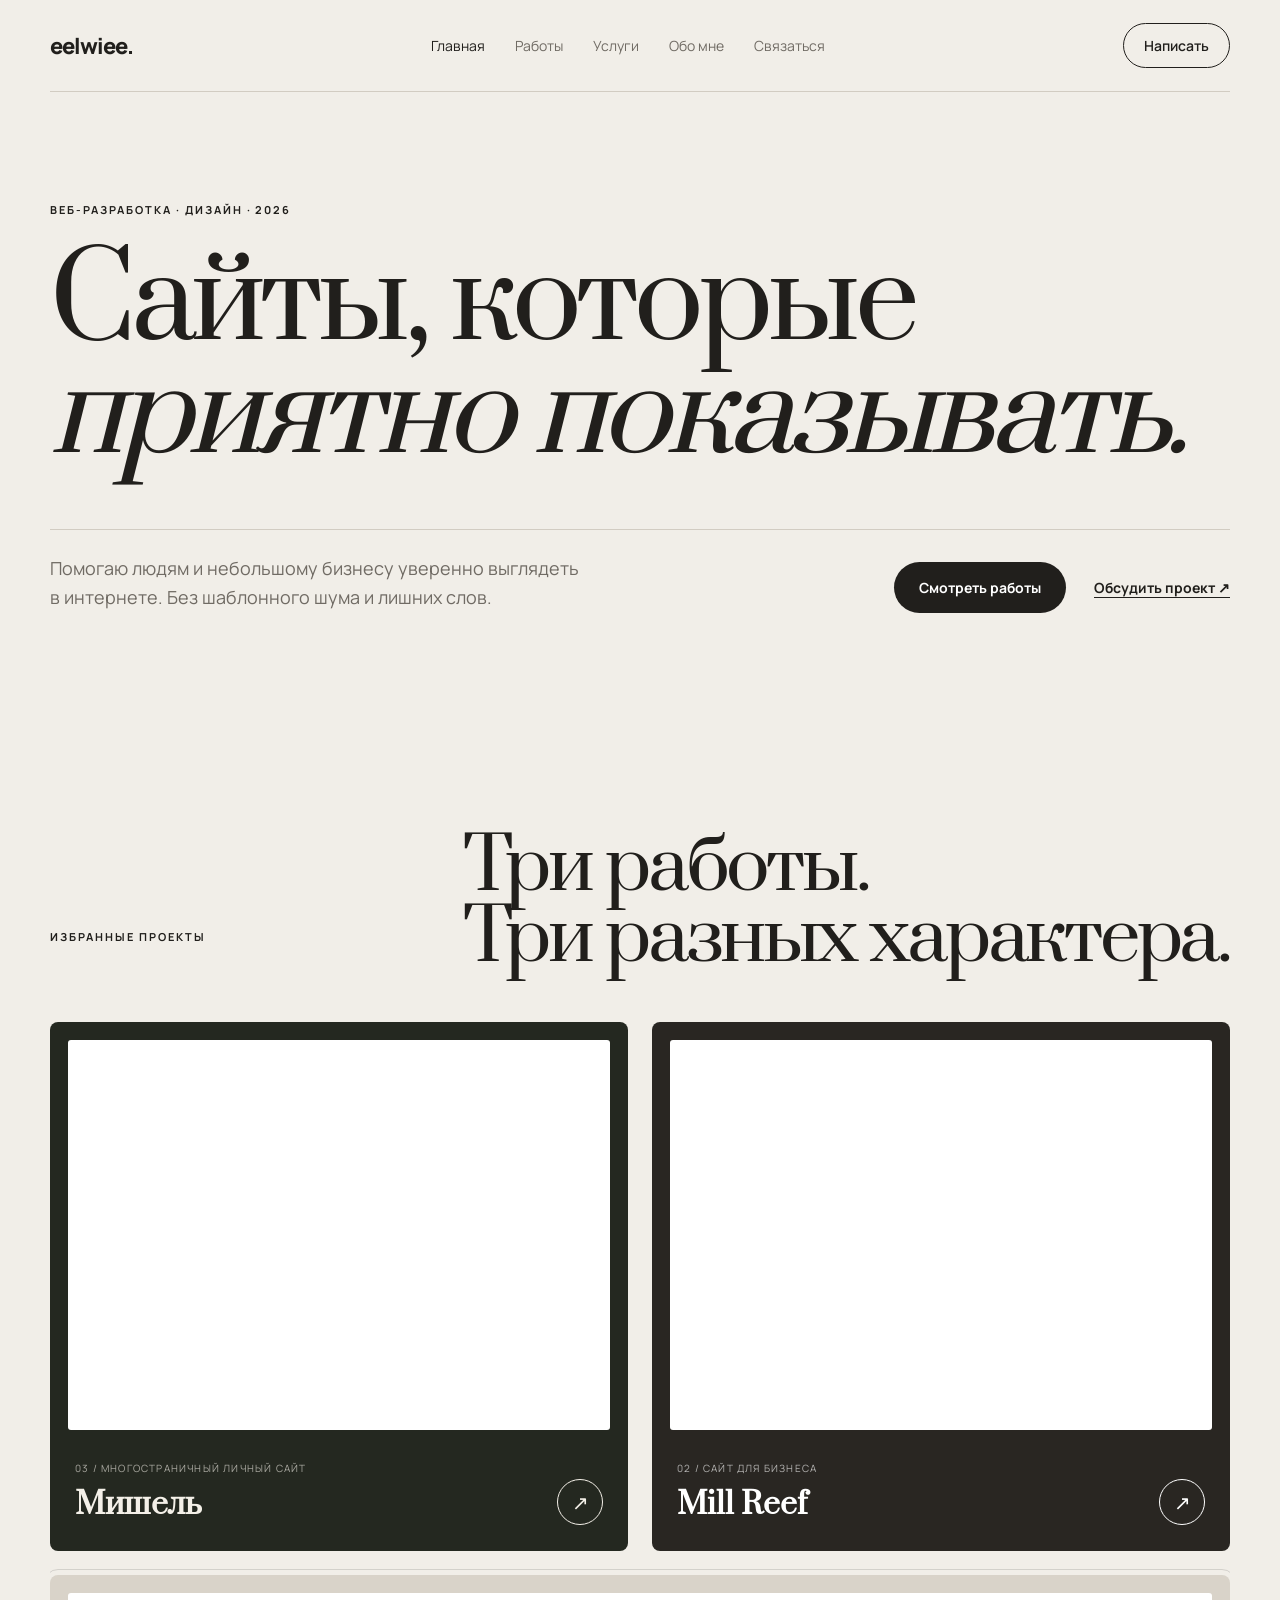
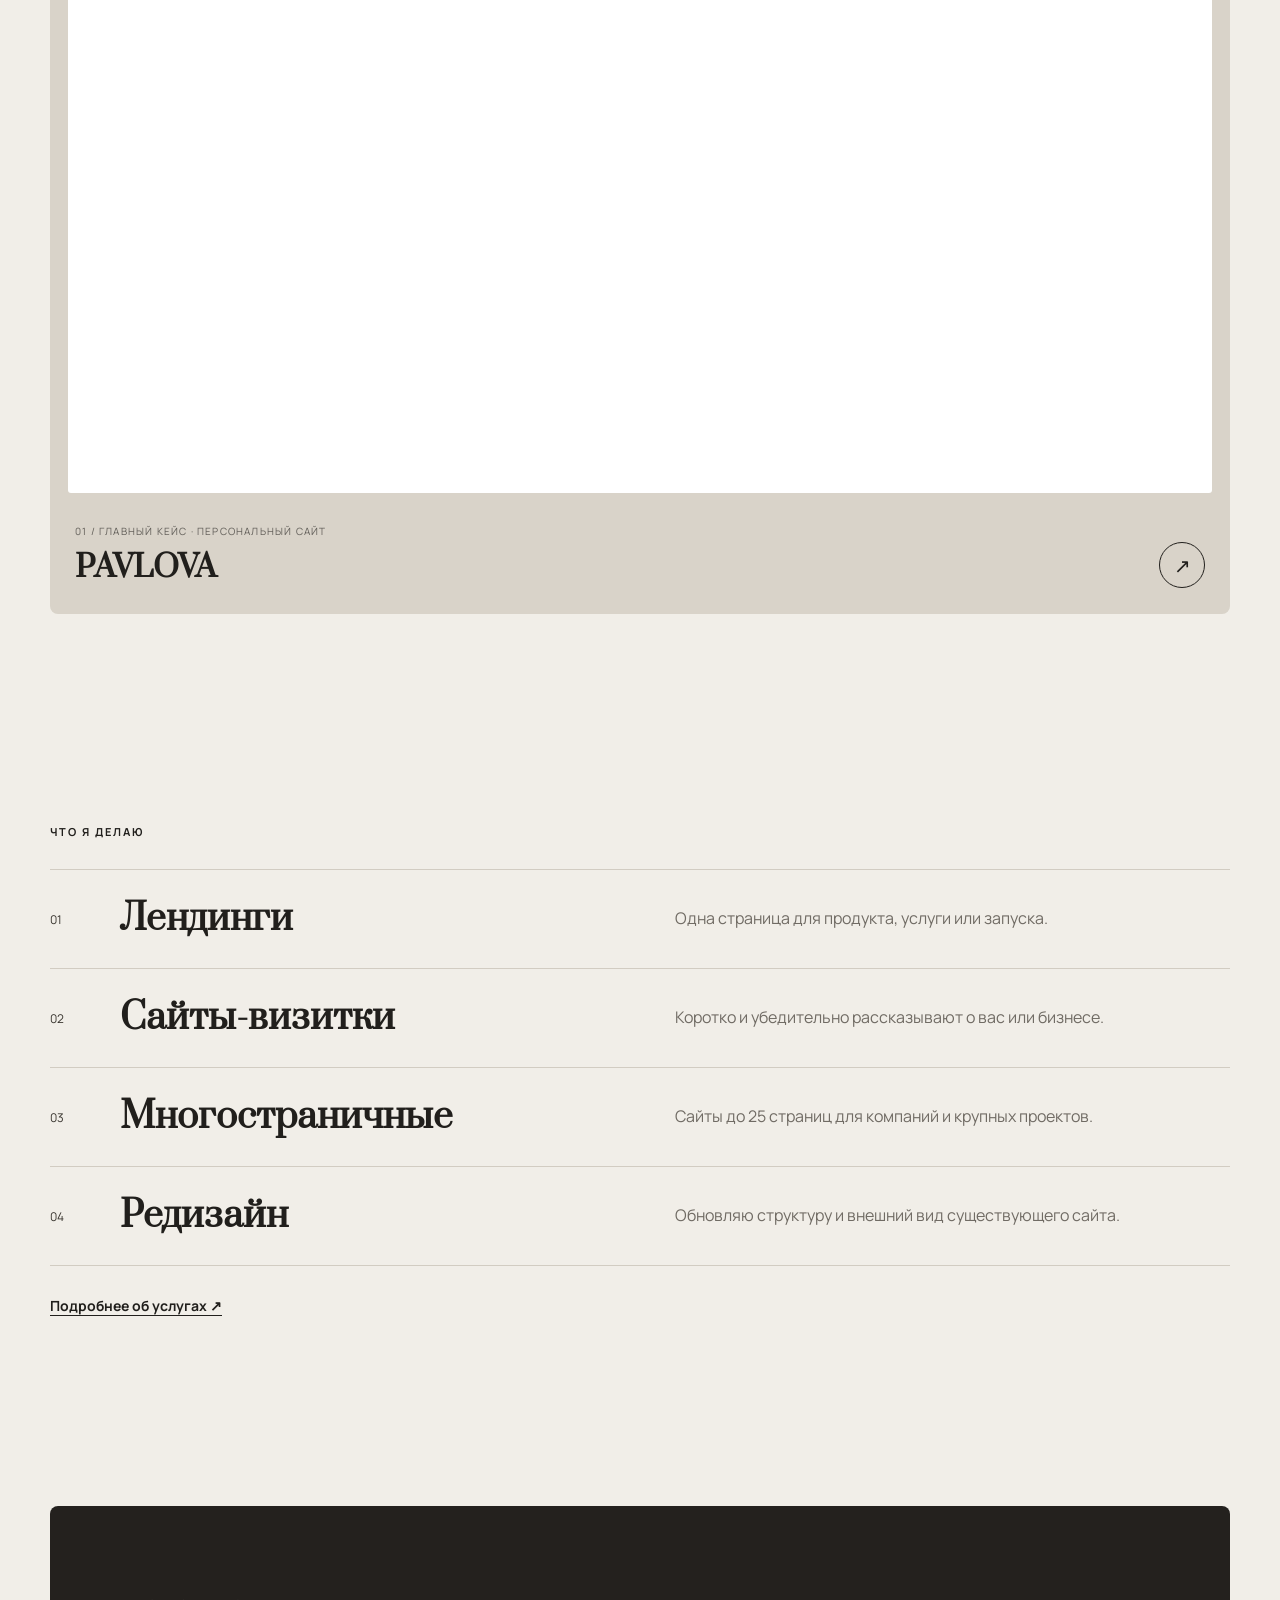
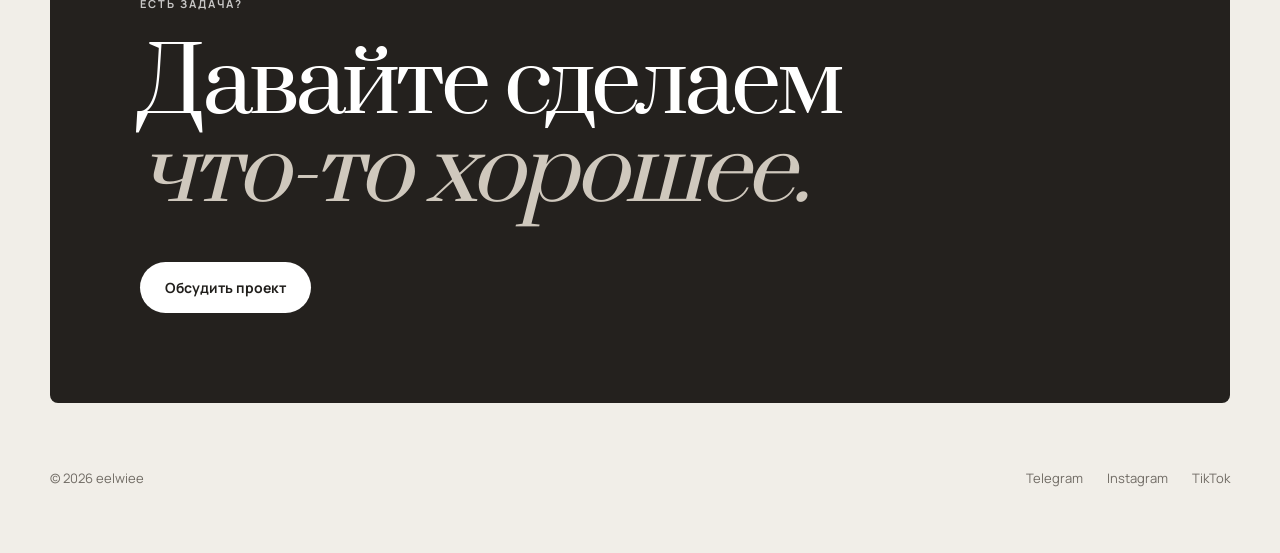
==== commit cf15aeac: "Add files via upload" ====
--- a/index.html
+++ b/index.html
@@ -5,6 +5,7 @@
   <meta name="viewport" content="width=device-width, initial-scale=1">
   <meta name="description" content="Максим — разработка эстетичных и понятных сайтов для людей и бизнеса.">
   <title>Максим — сайты с характером</title>
+  <link rel="icon" href="/favicon.jpg" type="image/jpeg" sizes="736x736">
   <link rel="preconnect" href="https://fonts.googleapis.com">
   <link rel="preconnect" href="https://fonts.gstatic.com" crossorigin>
   <link href="https://fonts.googleapis.com/css2?family=Manrope:wght@400;500;600;700&family=Prata&display=swap" rel="stylesheet">
@@ -39,16 +40,16 @@
     <section class="work-preview wrap">
       <div class="section-title">
         <p class="kicker">Избранные проекты</p>
-        <h2>Две работы.<br>Два разных характера.</h2>
+        <h2>Три работы.<br>Три разных характера.</h2>
       </div>
       <div class="project-grid">
-        <article class="project project--peach">
+        <article class="project project--forest">
           <div class="browser-frame">
-            <iframe src="https://pavlovaoff.vercel.app/" title="Превью сайта PAVLOVA" loading="lazy"></iframe>
+            <iframe src="https://elwiee.github.io/mishel/" title="Превью сайта Мишель" loading="lazy"></iframe>
           </div>
           <div class="project-meta">
-            <div><span>01 / Персональный сайт</span><h3>PAVLOVA</h3></div>
-            <a href="https://pavlovaoff.vercel.app/" target="_blank" rel="noopener" aria-label="Открыть PAVLOVA">↗</a>
+            <div><span>03 / Многостраничный личный сайт</span><h3>Мишель</h3></div>
+            <a href="https://elwiee.github.io/mishel/" target="_blank" rel="noopener" aria-label="Открыть сайт Мишель">↗</a>
           </div>
         </article>
         <article class="project project--ink">
@@ -58,6 +59,15 @@
           <div class="project-meta">
             <div><span>02 / Сайт для бизнеса</span><h3>Mill Reef</h3></div>
             <a href="https://elwiee.github.io/Mill-Reef/" target="_blank" rel="noopener" aria-label="Открыть Mill Reef">↗</a>
+          </div>
+        </article>
+        <article class="project project--peach project--wide project--featured">
+          <div class="browser-frame">
+            <iframe src="https://pavlovaoff.vercel.app/" title="Превью сайта PAVLOVA" loading="lazy"></iframe>
+          </div>
+          <div class="project-meta">
+            <div><span>01 / Главный кейс · Персональный сайт</span><h3>PAVLOVA</h3></div>
+            <a href="https://pavlovaoff.vercel.app/" target="_blank" rel="noopener" aria-label="Открыть PAVLOVA">↗</a>
           </div>
         </article>
       </div>
--- a/styles.css
+++ b/styles.css
@@ -63,6 +63,12 @@
 
 .bio-photo--framed{background:#e4dfd6}
 .bio-photo--framed img{object-fit:contain;object-position:center}
-.bio-photo--sky{background:#d9d3c9}
-.bio-photo--sky::before{content:none}
-.bio-photo--sky img{object-fit:cover;object-position:center 28%;filter:none}
+
+/* Third featured project */
+.project--forest{background:#242820;color:#f4f0e8}
+.project--wide{grid-column:1/-1}
+.project--wide .browser-frame{height:500px}
+.project--wide .browser-frame iframe{transform:scale(.72)}
+.project--featured{outline:1px solid rgba(33,31,28,.14);outline-offset:5px}
+
+@media(max-width:760px){.project--wide{grid-column:auto}.project--wide .browser-frame{height:350px}.project--wide .browser-frame iframe{transform:scale(.29)}}
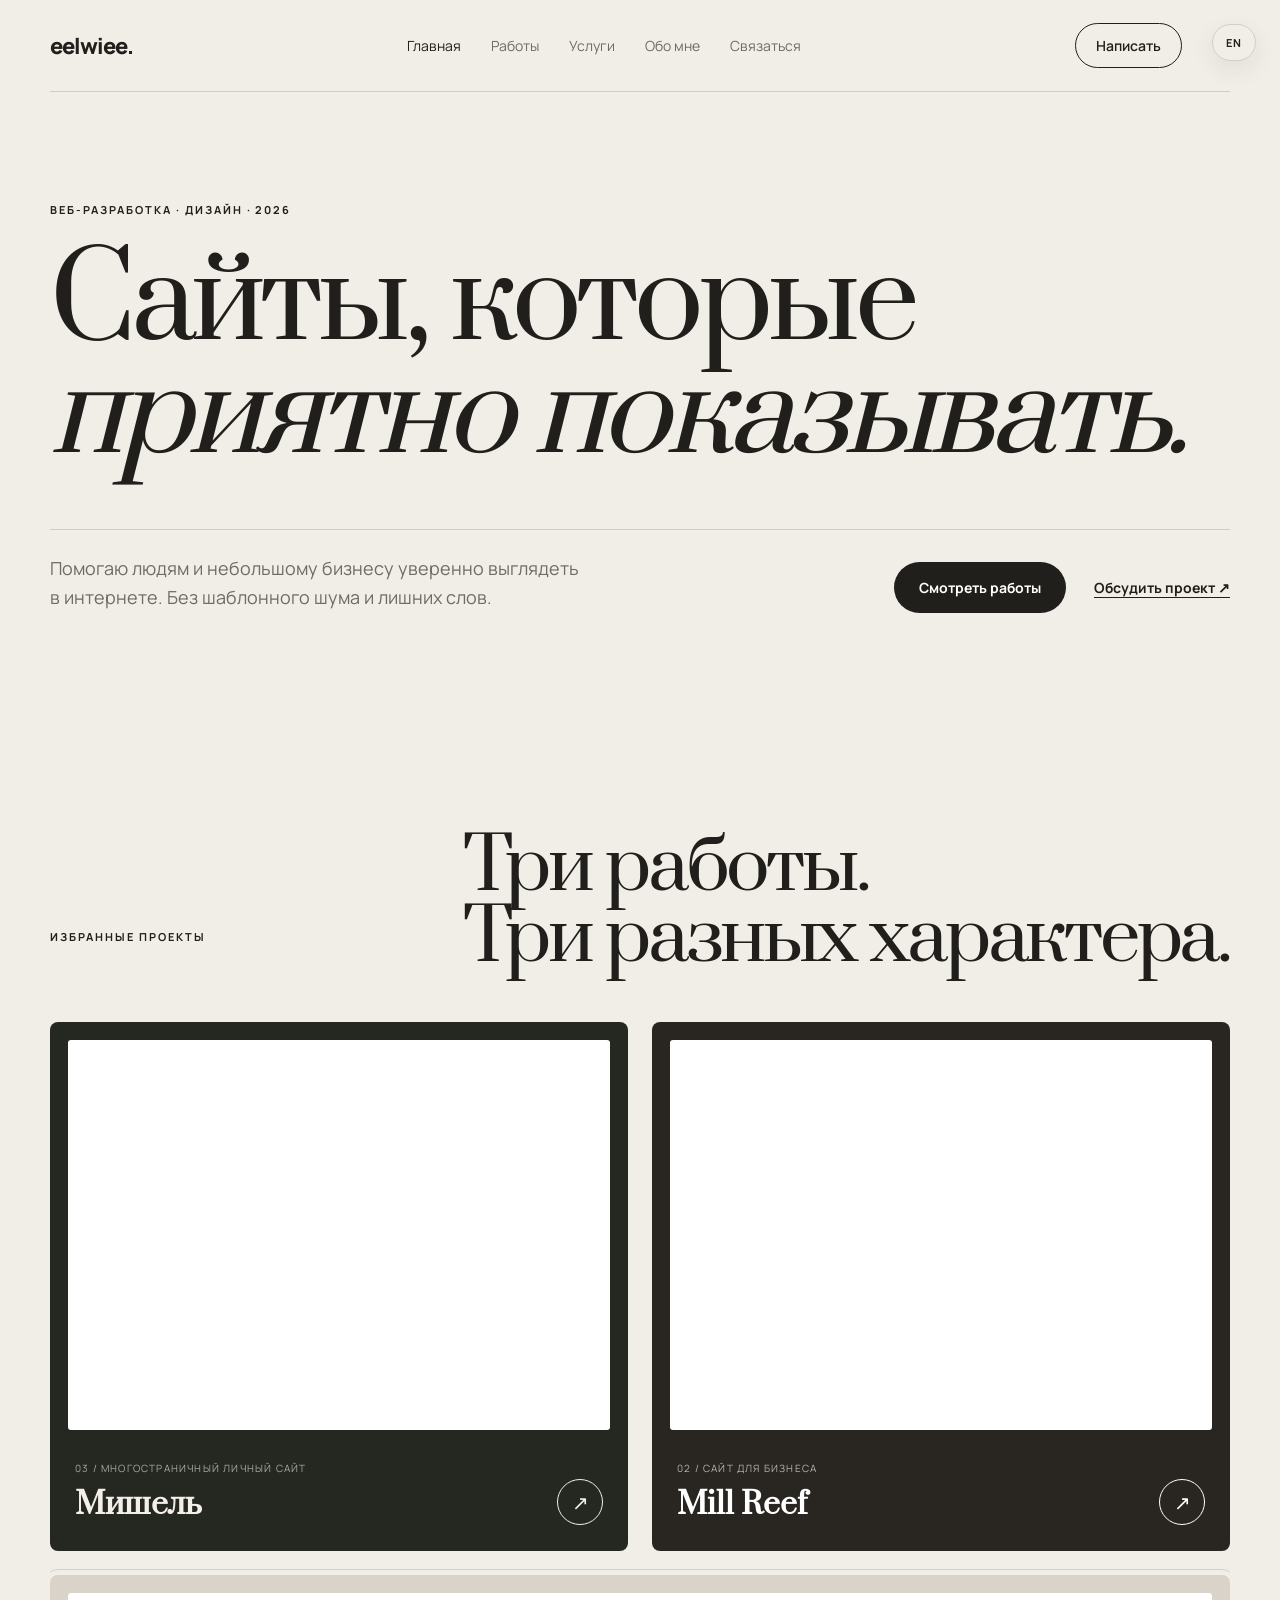
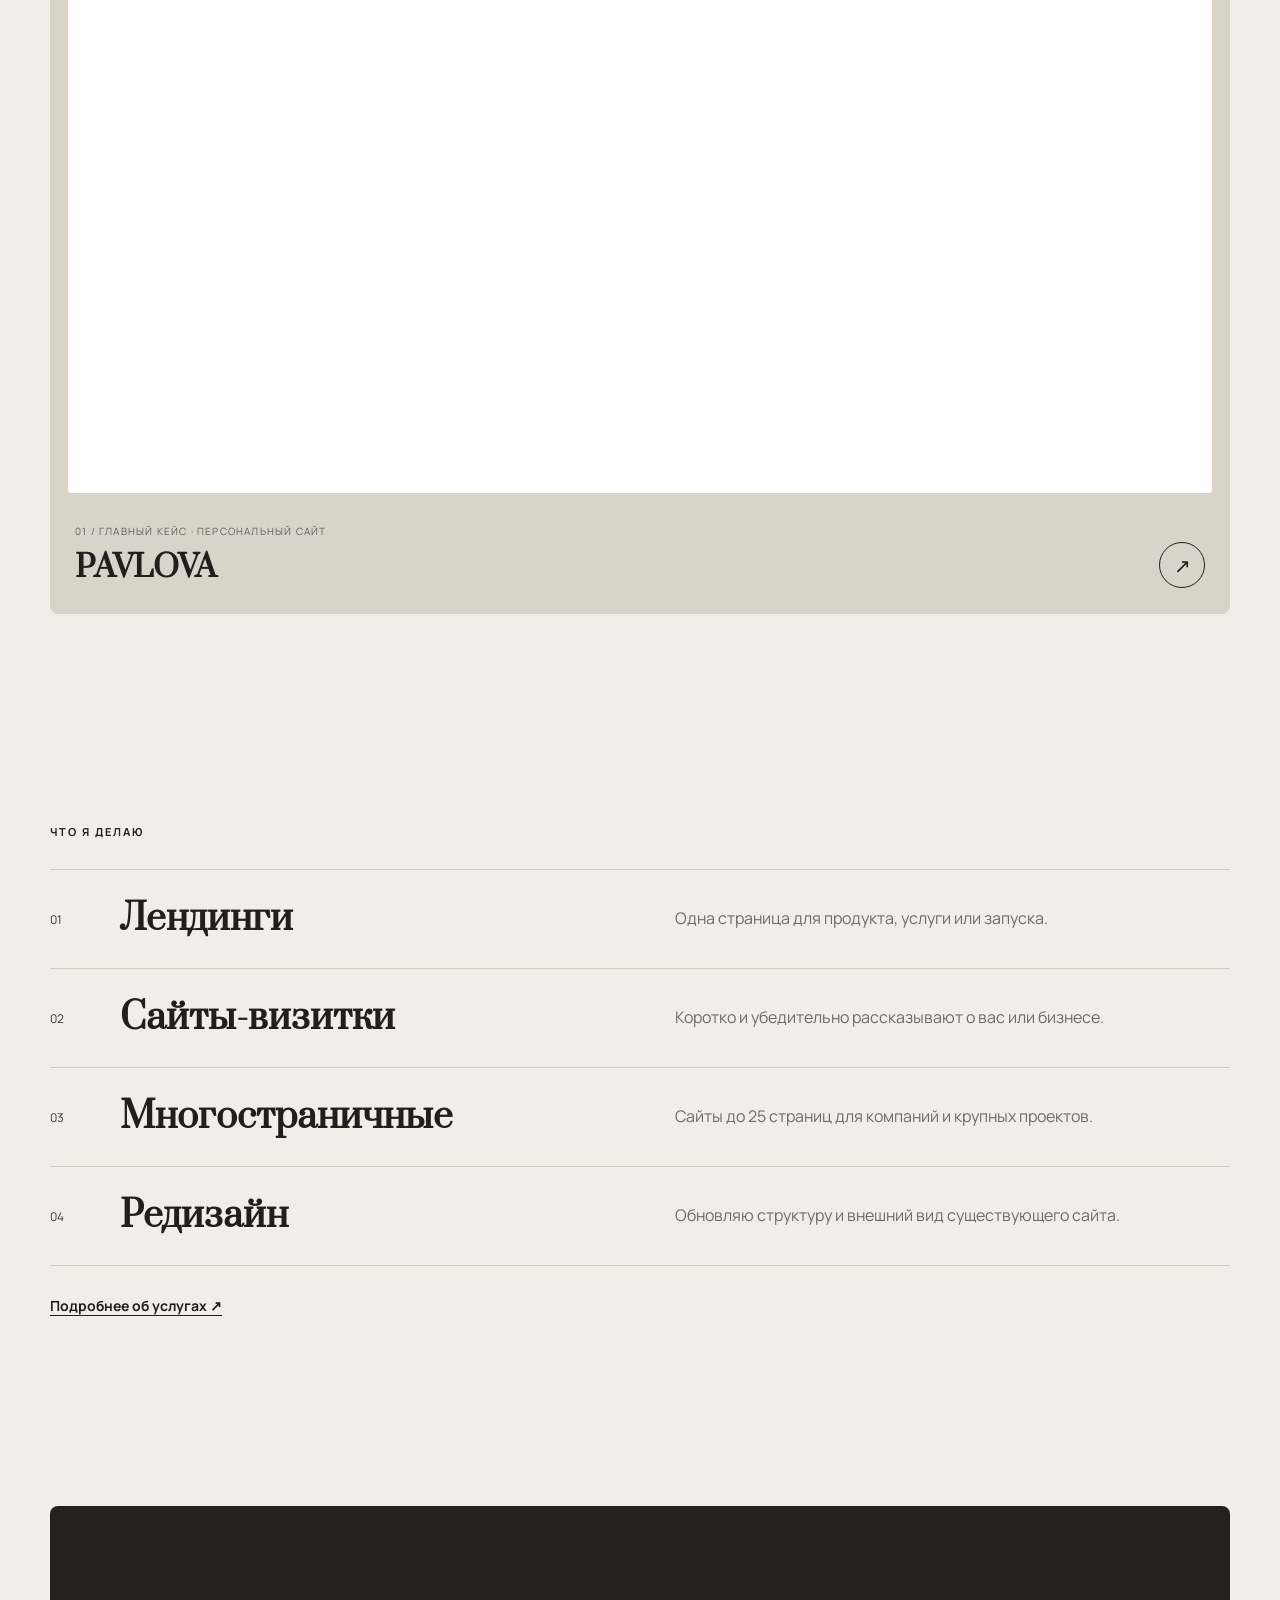
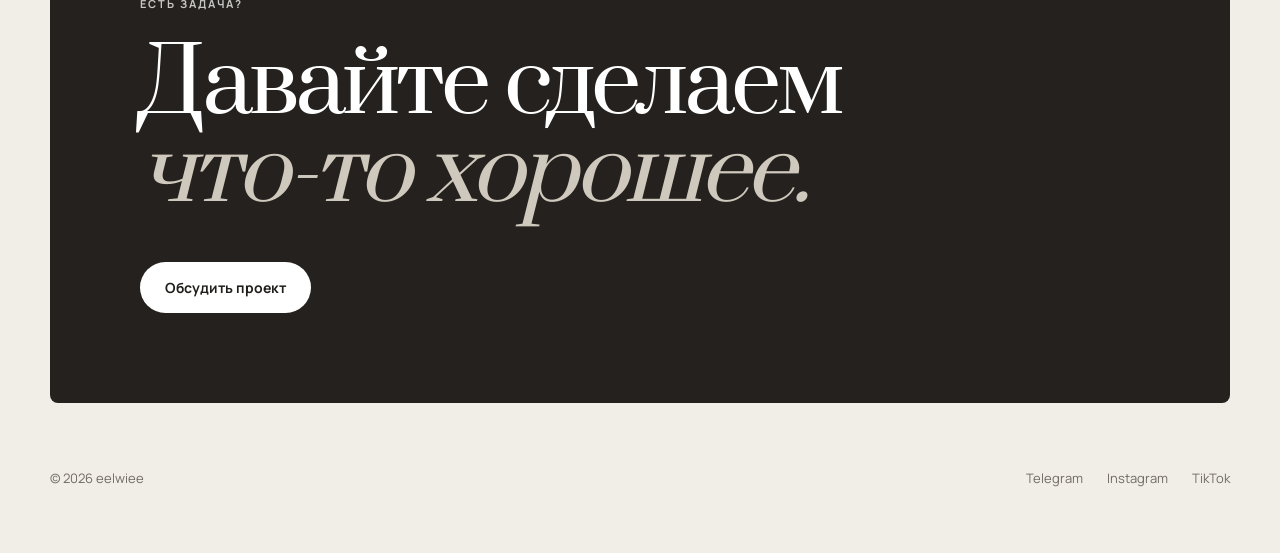
==== commit ddedc6ff: "Add files via upload" ====
--- a/index.html
+++ b/index.html
@@ -5,11 +5,12 @@
   <meta name="viewport" content="width=device-width, initial-scale=1">
   <meta name="description" content="Максим — разработка эстетичных и понятных сайтов для людей и бизнеса.">
   <title>Максим — сайты с характером</title>
-  <link rel="icon" href="/favicon.jpg" type="image/jpeg" sizes="736x736">
+  <link rel="icon" href="/favicon.png" type="image/png" sizes="512x512">
   <link rel="preconnect" href="https://fonts.googleapis.com">
   <link rel="preconnect" href="https://fonts.gstatic.com" crossorigin>
   <link href="https://fonts.googleapis.com/css2?family=Manrope:wght@400;500;600;700&family=Prata&display=swap" rel="stylesheet">
   <link rel="stylesheet" href="styles.css">
+  <script src="lang.js" defer></script>
 </head>
 <body>
   <header class="header">
--- a/styles.css
+++ b/styles.css
@@ -72,3 +72,8 @@
 .project--featured{outline:1px solid rgba(33,31,28,.14);outline-offset:5px}
 
 @media(max-width:760px){.project--wide{grid-column:auto}.project--wide .browser-frame{height:350px}.project--wide .browser-frame iframe{transform:scale(.29)}}
+
+/* Language switcher */
+.header{gap:0}.header .logo{margin-right:0}.header-cta{margin-right:48px}.lang-toggle{position:fixed;z-index:1000;top:24px;right:24px;padding:10px 13px;border:1px solid var(--line);border-radius:100px;background:rgba(241,238,232,.92);color:var(--ink);font:700 11px Manrope,sans-serif;letter-spacing:.08em;cursor:pointer;box-shadow:0 8px 24px rgba(33,31,28,.08);backdrop-filter:blur(10px);transition:background .2s,color .2s,border-color .2s}.lang-toggle:hover{background:var(--ink);border-color:var(--ink);color:var(--paper)}
+
+@media(max-width:760px){.lang-toggle{top:18px;right:14px}.header-cta{margin-left:0;margin-right:48px}.header .nav{order:4}}
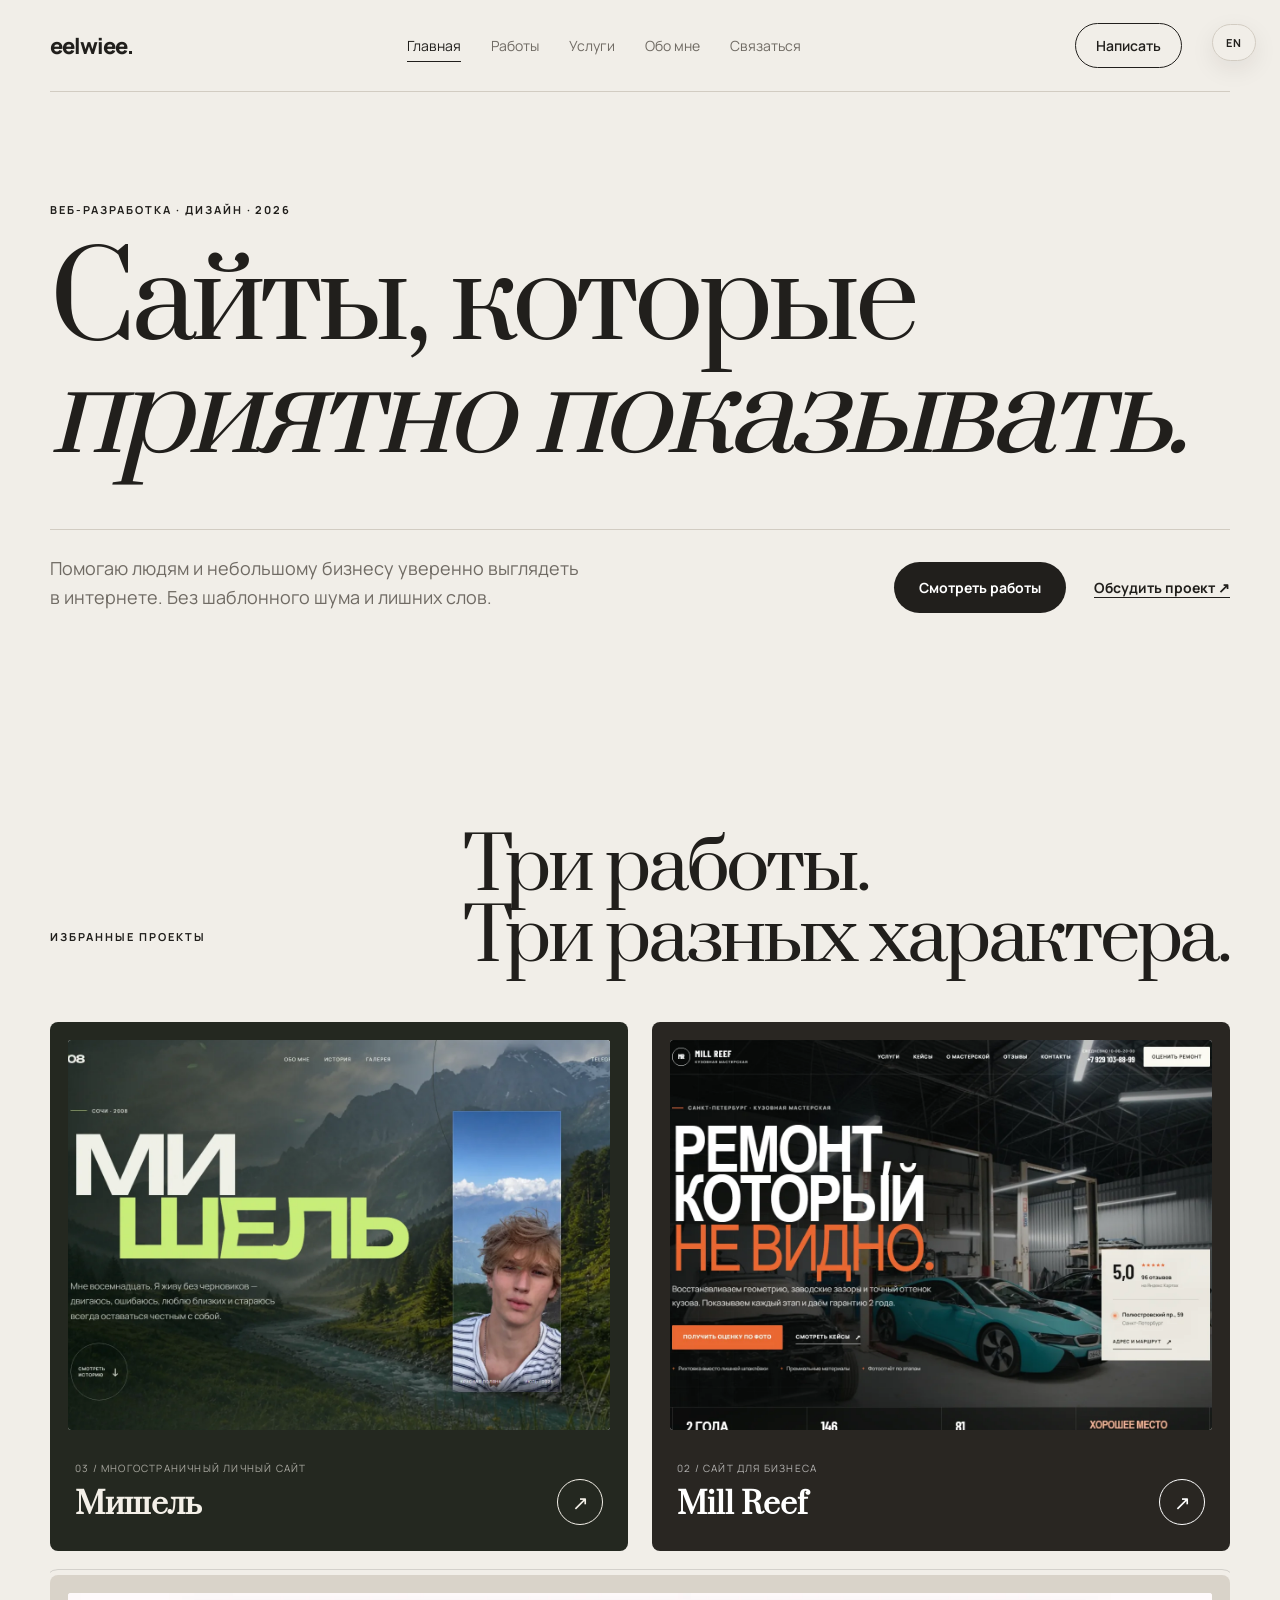
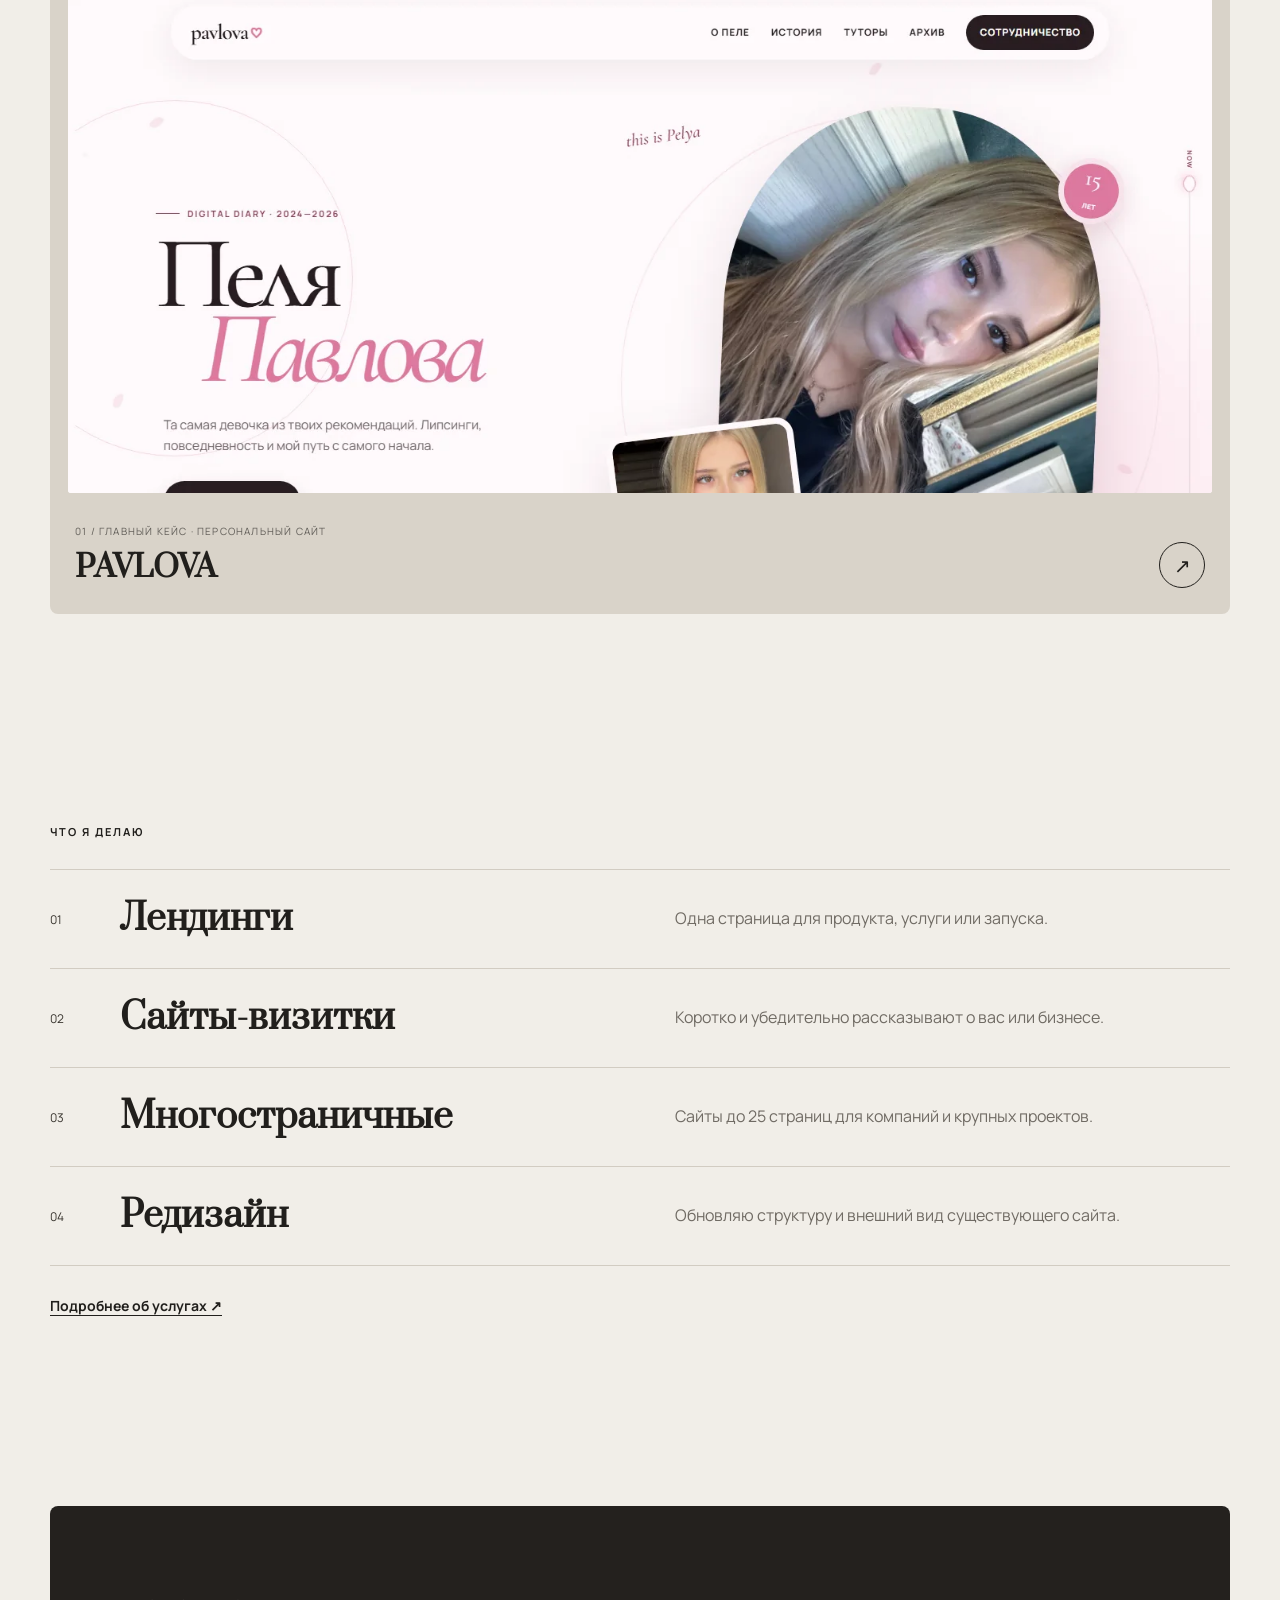
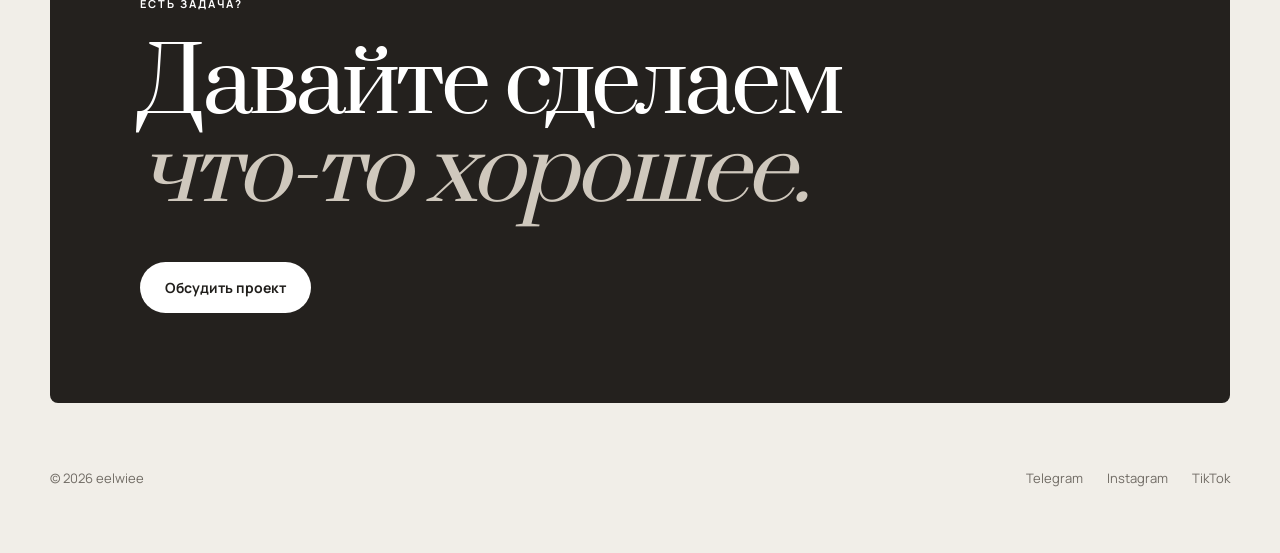
==== commit 85157d90: "Add files via upload" ====
--- a/index.html
+++ b/index.html
@@ -3,14 +3,15 @@
 <head>
   <meta charset="utf-8">
   <meta name="viewport" content="width=device-width, initial-scale=1">
-  <meta name="description" content="Максим — разработка эстетичных и понятных сайтов для людей и бизнеса.">
-  <title>Максим — сайты с характером</title>
+  <meta name="description" content="eelwiee — разработка эстетичных и понятных сайтов для людей и бизнеса.">
+  <title>eelwiee — небольшая студия</title>
   <link rel="icon" href="/favicon.png" type="image/png" sizes="512x512">
   <link rel="preconnect" href="https://fonts.googleapis.com">
   <link rel="preconnect" href="https://fonts.gstatic.com" crossorigin>
   <link href="https://fonts.googleapis.com/css2?family=Manrope:wght@400;500;600;700&family=Prata&display=swap" rel="stylesheet">
   <link rel="stylesheet" href="styles.css">
   <script src="lang.js" defer></script>
+  <script src="motion.js" defer></script>
 </head>
 <body>
   <header class="header">
@@ -46,7 +47,7 @@
       <div class="project-grid">
         <article class="project project--forest">
           <div class="browser-frame">
-            <iframe src="https://elwiee.github.io/mishel/" title="Превью сайта Мишель" loading="lazy"></iframe>
+            <img src="assets/projects/mishel.webp" alt="Главный экран сайта Мишель" width="1440" height="900" decoding="async">
           </div>
           <div class="project-meta">
             <div><span>03 / Многостраничный личный сайт</span><h3>Мишель</h3></div>
@@ -55,7 +56,7 @@
         </article>
         <article class="project project--ink">
           <div class="browser-frame">
-            <iframe src="https://elwiee.github.io/Mill-Reef/" title="Превью сайта Mill Reef" loading="lazy"></iframe>
+            <img src="assets/projects/mill-reef.webp" alt="Главный экран сайта Mill Reef" width="1440" height="900" loading="lazy" decoding="async">
           </div>
           <div class="project-meta">
             <div><span>02 / Сайт для бизнеса</span><h3>Mill Reef</h3></div>
@@ -64,7 +65,7 @@
         </article>
         <article class="project project--peach project--wide project--featured">
           <div class="browser-frame">
-            <iframe src="https://pavlovaoff.vercel.app/" title="Превью сайта PAVLOVA" loading="lazy"></iframe>
+            <img src="assets/projects/pavlova.webp" alt="Главный экран сайта PAVLOVA" width="1440" height="900" loading="lazy" decoding="async">
           </div>
           <div class="project-meta">
             <div><span>01 / Главный кейс · Персональный сайт</span><h3>PAVLOVA</h3></div>
--- a/styles.css
+++ b/styles.css
@@ -77,3 +77,123 @@
 .header{gap:0}.header .logo{margin-right:0}.header-cta{margin-right:48px}.lang-toggle{position:fixed;z-index:1000;top:24px;right:24px;padding:10px 13px;border:1px solid var(--line);border-radius:100px;background:rgba(241,238,232,.92);color:var(--ink);font:700 11px Manrope,sans-serif;letter-spacing:.08em;cursor:pointer;box-shadow:0 8px 24px rgba(33,31,28,.08);backdrop-filter:blur(10px);transition:background .2s,color .2s,border-color .2s}.lang-toggle:hover{background:var(--ink);border-color:var(--ink);color:var(--paper)}
 
 @media(max-width:760px){.lang-toggle{top:18px;right:14px}.header-cta{margin-left:0;margin-right:48px}.header .nav{order:4}}
+
+/* Lightweight motion and rendering performance */
+:root{
+  --motion-ease-out:cubic-bezier(.23,1,.32,1);
+  --motion-ease-in-out:cubic-bezier(.77,0,.175,1);
+}
+
+body{
+  animation:initial-page-in .55s var(--motion-ease-out) both;
+}
+
+.motion-item{
+  opacity:0;
+  transform:translate3d(0,24px,0);
+  transition:opacity .8s var(--motion-ease-out),transform .8s var(--motion-ease-out);
+  transition-delay:var(--motion-delay,0ms);
+}
+
+.motion-item.is-visible{
+  opacity:1;
+  transform:translate3d(0,0,0);
+}
+
+.browser-frame,.case-preview{
+  overflow:hidden;
+}
+
+.browser-frame img,.case-preview img{
+  display:block;
+  width:100%;
+  height:100%;
+  object-fit:cover;
+  object-position:top center;
+  transform:scale(1.001);
+  transition:transform .8s var(--motion-ease-out);
+}
+
+.portfolio-case,.service-line,.bio-photo{
+  content-visibility:auto;
+  contain-intrinsic-size:auto 520px;
+}
+
+.button,.collab-submit,.project-meta>a{
+  transition:transform .18s var(--motion-ease-out),background-color .18s ease,color .18s ease,border-color .18s ease;
+}
+
+.lang-toggle{
+  background:var(--paper);
+  backdrop-filter:none;
+  transition:background-color .18s ease,color .18s ease,border-color .18s ease;
+}
+
+.nav a{
+  position:relative;
+  transition:color .18s ease,opacity .18s ease;
+}
+
+.nav a::after{
+  position:absolute;
+  right:0;
+  bottom:-7px;
+  left:0;
+  height:1px;
+  background:currentColor;
+  content:"";
+  transform:scaleX(0);
+  transform-origin:right;
+  transition:transform .35s var(--motion-ease-out);
+}
+
+.nav a.active::after{
+  transform:scaleX(1);
+}
+
+@media(hover:hover) and (pointer:fine){
+  .project:hover .browser-frame img,.portfolio-case:hover .case-preview img{
+    transform:scale(1.025);
+  }
+
+  .nav a:hover::after{
+    transform:scaleX(1);
+    transform-origin:left;
+  }
+}
+
+@view-transition{
+  navigation:auto;
+}
+
+::view-transition-old(root){
+  animation:.22s var(--motion-ease-in-out) both page-out;
+}
+
+::view-transition-new(root){
+  animation:.42s var(--motion-ease-out) both page-in;
+}
+
+@keyframes page-out{
+  to{opacity:0;transform:translate3d(0,-8px,0)}
+}
+
+@keyframes page-in{
+  from{opacity:0;transform:translate3d(0,12px,0)}
+}
+
+@keyframes initial-page-in{
+  from{opacity:0;transform:translate3d(0,10px,0)}
+}
+
+@media(prefers-reduced-motion:reduce){
+  html{scroll-behavior:auto}
+  body,.motion-item,.browser-frame img,.case-preview img,.button,.collab-submit,.project-meta>a,.nav a::after{
+    animation:none!important;
+    transition-duration:.001ms!important;
+  }
+  .motion-item{
+    opacity:1;
+    transform:none;
+  }
+}
